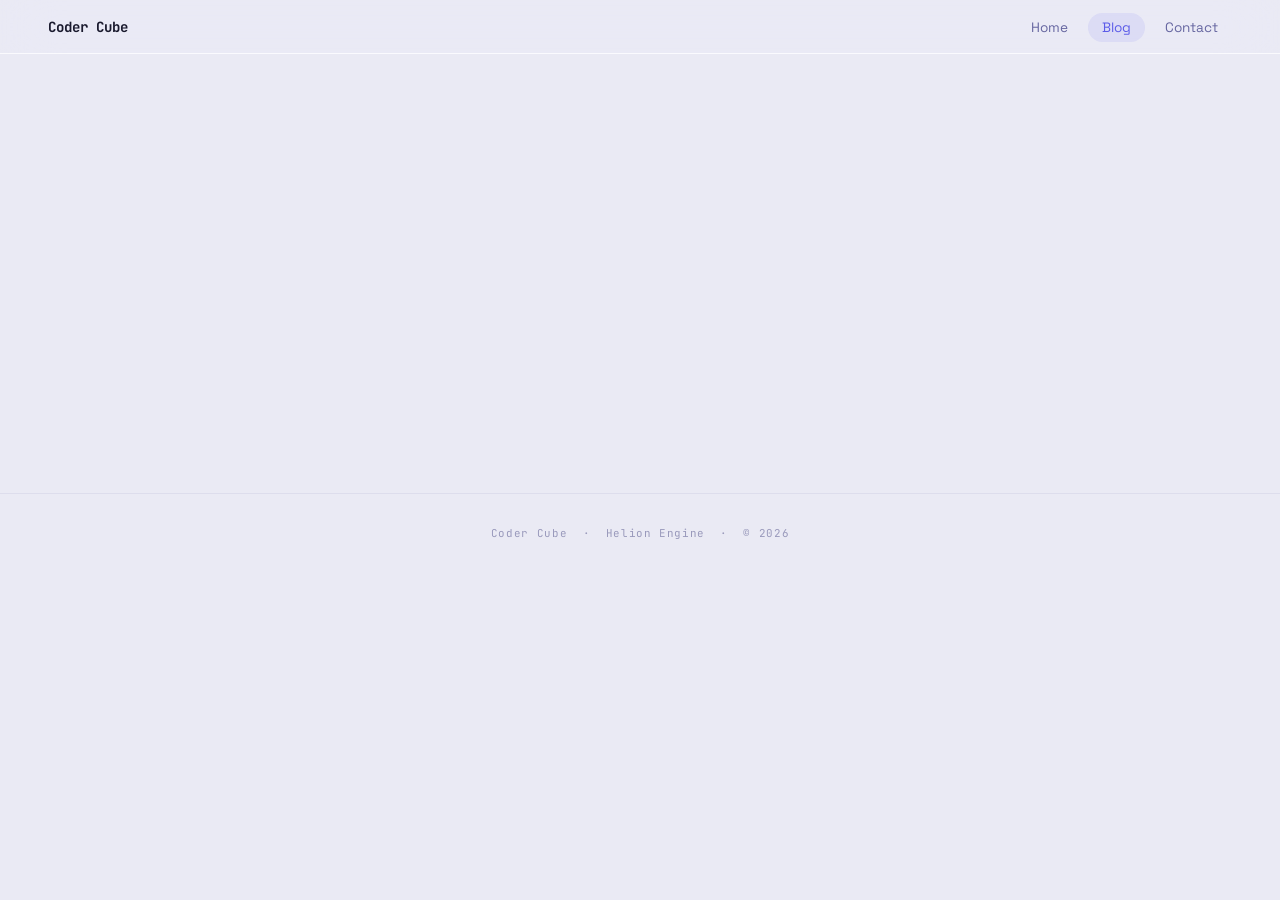
==== blog.html @ 0d335c43 "Add New Blog Post" ====
<!DOCTYPE html>
<html lang="en">
<head>
<meta charset="UTF-8" />
<meta name="viewport" content="width=device-width, initial-scale=1.0" />
<title>Coder Cube - Blog</title>
<link href="https://fonts.googleapis.com/css2?family=Space+Grotesk:wght@300;400;500;600;700&family=JetBrains+Mono:wght@400;500;700&display=swap" rel="stylesheet" />
<link rel="stylesheet" href="site.css" />
<link rel="icon" href="uploads/cube.png" />

<script>
const mediaQuery = window.matchMedia('(prefers-color-scheme: dark)');
function updateTheme() {
  if (mediaQuery.matches) {
    document.documentElement.classList.add('dark');
  } else {
    document.documentElement.classList.remove('dark');
  }
}
updateTheme();
mediaQuery.addEventListener('change', updateTheme);
</script>

<style>
  .blog-hero {
    padding: 10rem 3rem 4rem;
    text-align: center; z-index: 1; position: relative;
    background: var(--bg); transition: background 0.4s;
  }
  .blog-hero h1 { font-size: clamp(2.5rem,5vw,4.5rem); font-weight:700; letter-spacing:-0.04em; margin-bottom:0.6rem; }
  .blog-hero p  { color: var(--mid); font-size:1rem; max-width:440px; margin:0 auto; line-height:1.7; }

  #posts-container {
    max-width: 720px; margin: 0 auto;
    padding: 0 2rem 6rem; display:flex; flex-direction:column; gap:2rem;
    position: relative; z-index:1;
  }

  .post-card {
    background: var(--code-bg);
    border: 1px solid var(--card-border);
    border-radius: 20px;
    box-shadow: var(--nm-out);
    overflow: hidden;
    transition: background 0.4s, box-shadow 0.4s, border-color 0.4s, transform 0.25s;
  }
  .post-card:hover { transform: translateY(-3px); }

  .post-header {
    background: var(--surface);
    padding: 0.6rem 1.2rem;
    border-bottom: 1px solid var(--tab-border);
    display: flex; align-items: center; gap: 0.5rem;
    transition: background 0.4s, border-color 0.4s;
  }
  .post-header-dots { display:flex; gap:5px; margin-right:auto; }
  .post-date {
    font-family: var(--font-mono); font-size:0.7rem; color:var(--dim);
    cursor:default;
  }

  #date-tooltip {
    position: fixed; z-index: 9999; pointer-events: none;
    background: var(--ink); color: var(--bg);
    font-family: var(--font-mono); font-size: 0.68rem;
    padding: 0.3rem 0.75rem; border-radius: 7px;
    white-space: nowrap; opacity: 0;
    transition: opacity 0.15s;
    box-shadow: 0 4px 16px rgba(0,0,0,0.25);
  }
  #date-tooltip::after {
    content: ''; position: absolute; top: 100%; left: 50%;
    transform: translateX(-50%);
    border: 5px solid transparent;
    border-top-color: var(--ink);
  }

  .post-body { padding: 1.8rem 2rem; }
  .post-title { font-size:1.25rem; font-weight:700; letter-spacing:-0.02em; margin-bottom:1rem; }
  .post-text { color:var(--mid); line-height:1.8; font-size:0.95rem; }
  .post-text b  { color:var(--ink); font-weight:600; }
  .post-text i  { font-style:italic; }
  .mono-inline {
    font-family: var(--font-mono); font-style:italic;
    background: rgba(92,92,232,0.09); color:var(--code-kw);
    padding:0.1em 0.4em; border-radius:5px;
    font-size:0.88em;
  }
  html.dark .mono-inline { background: rgba(180,160,255,0.12); }

  .post-slider {
    margin-top: 1.4rem;
    position: relative; border-radius:12px; overflow:hidden;
    background: var(--surface);
  }
  .slider-track { display:flex; transition:transform 0.35s cubic-bezier(0.4,0,0.2,1); }
  .slider-img {
    min-width:100%; max-height:360px; object-fit: contain;
    background: black;
    display:block;
  }
  .slider-btn {
    position:absolute; top:50%; transform:translateY(-50%);
    background: var(--glass-bg); backdrop-filter:blur(12px);
    -webkit-backdrop-filter:blur(12px);
    border:1px solid var(--glass-border);
    box-shadow:0 2px 12px var(--glass-shadow), inset 0 1px 0 var(--glass-shine);
    color:var(--ink); width:36px; height:36px; border-radius:50%;
    display:flex; align-items:center; justify-content:center;
    cursor:pointer; font-size:0.9rem;
    transition:background 0.2s;
    z-index:2;
  }
  .slider-btn:hover { background:var(--glass-hover-bg); }
  .slider-prev { left:10px; }
  .slider-next { right:10px; }
  .slider-dots {
    position:absolute; bottom:8px; left:50%; transform:translateX(-50%);
    display:flex; gap:5px;
  }
  .slider-dot {
    width:6px; height:6px; border-radius:50%;
    background:rgba(255,255,255,0.5); cursor:pointer;
    transition:background 0.2s, transform 0.2s;
  }
  .slider-dot.active { background:#fff; transform:scale(1.3); }

  .blog-empty {
    text-align:center; padding:4rem 2rem;
    color:var(--dim); font-family:var(--font-mono); font-size:0.85rem;
  }
</style>
</head>
<body>

<canvas id="canvas-bg"></canvas>

<nav>
  <a href="index.html" class="nav-logo">Coder Cube</a>
  <div class="nav-right">
    <ul class="nav-links">
      <li><a href="index.html">Home</a></li>
      <li><a href="blog.html" class="active">Blog</a></li>
      <li><a href="contact.html">Contact</a></li>
    </ul>
  </div>
</nav>

<div class="blog-hero reveal">
  <p class="section-eyebrow">Devlog</p>
  <h1>Blog</h1>
  <p>Updates, thoughts, and technical deep-dives on Helion Engine and VR development.</p>
</div>

<div id="posts-container"></div>

<footer>Coder Cube &nbsp;·&nbsp; Helion Engine &nbsp;·&nbsp; © 2026</footer>

<script>
/* ═══════════════════════════════════════════════════════════
   BLOG POSTS
   Fields:
     date:   "M/D/YY"  e.g. "4/25/26"
     title:  string
     body:   string - supports <b>, <i>, <m>text</m>
     images: [] array of image file paths (leave empty if none)
═══════════════════════════════════════════════════════════ */
const BLOG_POSTS = [
  {
    date: "4/26/26",
    title: "Helion Engine - First Devlog",
    body: "This is the first official devlog for <b>Helion Engine</b>. This project started on the first of this year as a question: <i>what if we stopped treating standalone VR hardware as a limitation and started treating it as a design constraint?</i>\n\nThe core idea is to build everything - rendering, audio, physics - with that constraint in mind from <b>day one</b>. Not a desktop engine ported down. Something <b>built for it</b>.\n\nMore technical details coming soon.",
    images: ["uploads/HelionLogo.png"]
  },
  {
    date: "4/27/26",
    title: "Technical Details",
    body: "The engine I'm building aims to push VR forward in a meaningful way.\n\nMany current VR experiences rely on low-detail visuals and minimal design effort. I want to take a different approach.\n\nThe Helion Engine is intended to deliver high-quality visuals, gameplay systems, interactions, and audio. Achieving that will require significant time and effort. At the moment, the project consists of a Unity <m>ScriptableRendererFeature</m> with a moderately capable renderer, along with a method to run it independently of Unity.\n\nMy immediate priority is completing the lighting system. After that, I plan to expand the engine itself, as many of the features I have in mind depend on the ray tracing capabilities used in the renderer. One of the main challenges will be optimizing ray tracing to run efficiently on hardware like the Quest 2, but I can work that out after enough time. I attached images showing what I have so far captured on the Quest 2 at lowest settings.",
    images: ["uploads/1-1.png", "uploads/1-2.png", "uploads/1-3.png", "uploads/1-4.png", "uploads/1-5.png"]
  },
<<<<<<< HEAD
=======
  {
    date: "5/6/26",
    title: "Transitioning Away From Voxels",
    body: "The long wait (for me at least) has finally ended. Voxels have been left behind. \n\nVoxel ray traversal has been <b><i>ditched.</i></b>\n\n My original plan was to use transformation functions to bend the ray to simulate geometry, but I have fully abandoned that. Introducing: SDFs! \n\n (Please be suportive I had to rewrite <b><i>EVERYTHING</i></b> except lighting for this)",
    images: ["uploads/2-1.png"]
  },
>>>>>>> ee693f5 (Add New Blog Post)
];

const MONTHS = ['January','February','March','April','May','June','July','August','September','October','November','December'];

function ordinal(n) {
  const s = ['th','st','nd','rd'];
  const v = n % 100;
  return n + (s[(v-20)%10] || s[v] || s[0]);
}

function compactDate(str) { return str; }

function fullDate(str) {
  const parts = str.split('/');
  const m = parseInt(parts[0]), d = parseInt(parts[1]), y = parseInt(parts[2]);
  const fullYear = y < 100 ? 2000 + y : y;
  return `${MONTHS[m-1]} ${ordinal(d)}, ${fullYear}`;
}

function parseBody(text) {
  // Replace <m>...</m> with styled span, then newlines with <br>
  return text
    .replace(/<m>([\s\S]*?)<\/m>/g, '<span class="mono-inline">$1</span>')
    .replace(/\n/g, '<br>');
}

function buildSlider(images, cardIndex) {
  if (!images || images.length === 0) return '';
  let imgs = images.map(src => `<img class="slider-img" src="${src}" alt="Post image" />`).join('');
  let dots = images.map((_,i) => `<div class="slider-dot${i===0?' active':''}" data-index="${i}"></div>`).join('');
  let prevBtn = images.length > 1 ? `<button class="slider-btn slider-prev" data-card="${cardIndex}">&#8249;</button>` : '';
  let nextBtn = images.length > 1 ? `<button class="slider-btn slider-next" data-card="${cardIndex}">&#8250;</button>` : '';
  let dotsHtml = images.length > 1 ? `<div class="slider-dots" data-card="${cardIndex}">${dots}</div>` : '';
  return `<div class="post-slider" data-slider="${cardIndex}" data-count="${images.length}">
    <div class="slider-track">${imgs}</div>
    ${prevBtn}${nextBtn}${dotsHtml}
  </div>`;
}

function renderPosts() {
  const container = document.getElementById('posts-container');
  if (!BLOG_POSTS.length) {
    container.innerHTML = '<div class="blog-empty">// no posts yet</div>';
    return;
  }

  // Newest first
  const sorted = [...BLOG_POSTS].reverse();

  container.innerHTML = sorted.map((post, i) => `
    <div class="post-card reveal">
      <div class="post-header">
        <div class="post-header-dots">
          <div class="code-dot" style="background:#ff5f57;width:8px;height:8px"></div>
          <div class="code-dot" style="background:#febc2e;width:8px;height:8px"></div>
          <div class="code-dot" style="background:#28c840;width:8px;height:8px"></div>
        </div>
        <div class="post-date" data-fulldate="${fullDate(post.date)}">
          ${post.date}
        </div>
      </div>
      <div class="post-body">
        <div class="post-title">${post.title}</div>
        <div class="post-text">${parseBody(post.body)}</div>
        ${buildSlider(post.images, i)}
      </div>
    </div>
  `).join('');

  // Wire up sliders
  document.querySelectorAll('[data-slider]').forEach(sliderEl => {
    const idx = parseInt(sliderEl.dataset.slider);
    const count = parseInt(sliderEl.dataset.count);
    const track = sliderEl.querySelector('.slider-track');
    const dotsEl = sliderEl.querySelector('.slider-dots');
    let current = 0;

    function goTo(n) {
      current = (n + count) % count;
      track.style.transform = `translateX(-${current * 100}%)`;
      if (dotsEl) {
        dotsEl.querySelectorAll('.slider-dot').forEach((d,i) => d.classList.toggle('active', i===current));
      }
    }

    const prev = sliderEl.querySelector('.slider-prev');
    const next = sliderEl.querySelector('.slider-next');
    if (prev) prev.addEventListener('click', () => goTo(current - 1));
    if (next) next.addEventListener('click', () => goTo(current + 1));
    if (dotsEl) dotsEl.querySelectorAll('.slider-dot').forEach((d,i) => d.addEventListener('click', () => goTo(i)));
  });

  // Reveal new elements
  document.querySelectorAll('.reveal').forEach(r => io.observe(r));
}

// Scroll reveal
const io = new IntersectionObserver(entries => {
  entries.forEach(e => { if(e.isIntersecting){ e.target.classList.add('visible'); io.unobserve(e.target); }});
}, {threshold:0.08});

renderPosts();

//Floating date tooltip
const tooltip = document.createElement('div');
tooltip.id = 'date-tooltip';
document.body.appendChild(tooltip);

document.addEventListener('mouseover', e => {
  const el = e.target.closest('[data-fulldate]');
  if (!el) return;
  tooltip.textContent = el.dataset.fulldate;
  tooltip.style.opacity = '1';
});
document.addEventListener('mousemove', e => {
  const el = e.target.closest('[data-fulldate]');
  if (!el) { tooltip.style.opacity = '0'; return; }
  const r = el.getBoundingClientRect();
  tooltip.style.left = (r.left + r.width / 2 - tooltip.offsetWidth / 2) + 'px';
  tooltip.style.top  = (r.top - tooltip.offsetHeight - 8) + 'px';
});
document.addEventListener('mouseout', e => {
  if (!e.target.closest('[data-fulldate]')) tooltip.style.opacity = '0';
});

const canvas = document.getElementById('canvas-bg');
const ctx = canvas.getContext('2d');
let W, H, pts = [];
function resize(){ W = canvas.width = innerWidth; H = canvas.height = innerHeight; }
resize(); window.addEventListener('resize', resize);
for(let i=0;i<30;i++) pts.push({ x:Math.random()*W, y:Math.random()*H, vx:(Math.random()-.5)*.12, vy:(Math.random()-.5)*.12, r:Math.random()*.9+.3, a:Math.random()*.15+.04 });
(function draw(){
  ctx.clearRect(0,0,W,H);
  pts.forEach(p => {
    ctx.beginPath(); ctx.arc(p.x,p.y,p.r,0,Math.PI*2);
    ctx.fillStyle=`rgba(92,92,232,${p.a})`; ctx.fill();
    p.x+=p.vx; p.y+=p.vy;
    if(p.x<0||p.x>W) p.vx*=-1;
    if(p.y<0||p.y>H) p.vy*=-1;
  });
  requestAnimationFrame(draw);
})();
</script>
</body>
</html>
---- site.css ----
/* ═══════════════════════════════════════════
   site.css — shared styles for all pages
   Coder Cube portfolio
═══════════════════════════════════════════ */

/* ── Variables ── */
:root {
  --bg:      #eaeaf4;
  --bg2:     #f0f0f8;
  --surface: #e4e4ee;
  --code-bg: #f4f4fa;

  --accent:  #5c5ce8;
  --accent2: #b060f0;
  --accentd: #3a3ab8;

  --ink:  #1a1a2e;
  --mid:  #6666a0;
  --dim:  #9999bb;

  --code-str: #0095a8;
  --code-kw:  #7c3aed;
  --code-fn:  #0066cc;
  --code-num: #d97706;
  --code-cmt: #9999bb;
  --code-ln:  #c8c8de;

  --nm-light: rgba(255,255,255,0.88);
  --nm-dark:  rgba(175,175,205,0.55);
  --nm-out:   -5px -5px 14px var(--nm-light), 6px 6px 16px var(--nm-dark);
  --nm-in:    inset 4px 4px 10px var(--nm-dark), inset -3px -3px 8px var(--nm-light);

  --nav-bg:      rgba(234,234,244,0.6);
  --nav-border:  rgba(255,255,255,0.75);
  --divider:     rgba(180,180,210,0.25);
  --card-border: rgba(255,255,255,0.9);
  --tab-border:  rgba(180,180,210,0.25);

  --glass-bg:       rgba(255,255,255,0.28);
  --glass-border:   rgba(255,255,255,0.55);
  --glass-shine:    rgba(255,255,255,0.65);
  --glass-shadow:   rgba(0,0,0,0.09);
  --glass-hover-bg: rgba(255,255,255,0.42);

  --font-head: 'Space Grotesk', sans-serif;
  --font-mono: 'JetBrains Mono', monospace;
  --radius: 18px;
}

html.dark {
  --bg:      #080808;
  --bg2:     #0d0d0d;
  --surface: #111111;
  --code-bg: #0a0a0a;

  --ink:  #f0f0f0;
  --mid:  #888899;
  --dim:  #404050;

  --code-str: #34d4ee;
  --code-kw:  #b79dfa;
  --code-fn:  #70b5fa;
  --code-num: #fb923c;
  --code-cmt: #444455;
  --code-ln:  #252530;

  --nm-light: rgba(255,255,255,0.03);
  --nm-dark:  rgba(0,0,0,0.7);
  --nm-out:   -4px -4px 12px var(--nm-light), 5px 5px 16px var(--nm-dark);
  --nm-in:    inset 3px 3px 8px var(--nm-dark), inset -2px -2px 6px var(--nm-light);

  --nav-bg:      rgba(8,8,8,0.85);
  --nav-border:  rgba(255,255,255,0.06);
  --divider:     rgba(255,255,255,0.05);
  --card-border: rgba(255,255,255,0.06);
  --tab-border:  rgba(255,255,255,0.06);

  --glass-bg:       rgba(255,255,255,0.06);
  --glass-border:   rgba(255,255,255,0.13);
  --glass-shine:    rgba(255,255,255,0.06);
  --glass-shadow:   rgba(0,0,0,0.6);
  --glass-hover-bg: rgba(255,255,255,0.11);
}

/* ── Reset ── */
*, *::before, *::after { box-sizing: border-box; margin: 0; padding: 0; }
html { scroll-behavior: smooth; }
body {
  background: var(--bg);
  color: var(--ink);
  font-family: var(--font-head);
  overflow-x: hidden;
  transition: background 0.4s ease, color 0.4s ease;
  min-height: 100vh;
}

/* ── NAV ── */
nav {
  position: fixed; top: 0; left: 0; right: 0; z-index: 100;
  display: flex; align-items: center; justify-content: space-between;
  padding: 1rem 3rem;
  background: var(--nav-bg);
  backdrop-filter: blur(28px) saturate(180%);
  -webkit-backdrop-filter: blur(28px) saturate(180%);
  border-bottom: 1px solid var(--nav-border);
  transition: background 0.4s, border-color 0.4s;
}
.nav-logo {
  font-family: var(--font-mono); font-size: 0.88rem;
  color: var(--ink); text-decoration: none; font-weight: 700;
  display: flex; align-items: center; gap: 0.55rem;
  transition: color 0.2s;
}
.nav-logo:hover { color: var(--accent); }
.nav-logo-badge {
  background: var(--accent); color: #fff;
  font-size: 0.6rem; padding: 0.15rem 0.5rem;
  border-radius: 4px; font-weight: 500; letter-spacing: 0.06em;
}
.nav-right { display: flex; align-items: center; gap: 1.5rem; }
.nav-links { display: flex; gap: 0.3rem; list-style: none; }
.nav-links a {
  color: var(--mid); text-decoration: none; font-size: 0.85rem;
  padding: 0.4rem 0.9rem; border-radius: 20px;
  transition: color 0.2s, background 0.2s;
}
.nav-links a:hover { color: var(--accent); background: rgba(92,92,232,0.07); }
.nav-links a.active { color: var(--accent); background: rgba(92,92,232,0.1); }

/* Theme toggle */
.theme-toggle {
  width: 38px; height: 38px; border-radius: 50%;
  background: var(--glass-bg);
  backdrop-filter: blur(12px);
  -webkit-backdrop-filter: blur(12px);
  border: 1px solid var(--glass-border);
  box-shadow: 0 2px 8px var(--glass-shadow), inset 0 1px 0 var(--glass-shine);
  display: flex; align-items: center; justify-content: center;
  cursor: pointer; position: relative; overflow: hidden;
  transition: background 0.2s, box-shadow 0.2s;
  flex-shrink: 0;
}
.theme-toggle:hover { background: var(--glass-hover-bg); }
.theme-toggle:active { box-shadow: inset 0 2px 6px rgba(0,0,0,0.15); }
.toggle-icon {
  position: absolute; width: 18px; height: 18px;
  transition: transform 0.45s cubic-bezier(0.34,1.56,0.64,1), opacity 0.3s;
  stroke: var(--mid);
}
.icon-sun  { opacity: 1; transform: rotate(0deg) scale(1); }
.icon-moon { opacity: 0; transform: rotate(-90deg) scale(0.5); }
html.dark .icon-sun  { opacity: 0; transform: rotate(90deg) scale(0.5); }
html.dark .icon-moon { opacity: 1; transform: rotate(0deg) scale(1); }

/* ── GLASS BUTTONS ── */
.btn {
  display: inline-flex; align-items: center; gap: 0.5rem;
  padding: 0.65rem 1.5rem; border-radius: 50px;
  font-family: var(--font-mono); font-size: 0.78rem;
  letter-spacing: 0.05em; text-decoration: none;
  cursor: pointer; user-select: none;
  /* layered gradient: bright top edge → semi-transparent body */
  background:
    linear-gradient(
      160deg,
      rgba(255,255,255,0.55) 0%,
      rgba(255,255,255,0.18) 40%,
      rgba(255,255,255,0.10) 100%
    );
  backdrop-filter: blur(28px) saturate(200%);
  -webkit-backdrop-filter: blur(28px) saturate(200%);
  border: 1px solid rgba(255,255,255,0.65);
  box-shadow:
    0 2px 18px rgba(0,0,0,0.10),
    0 1px 4px rgba(0,0,0,0.07),
    inset 0 1.5px 0 rgba(255,255,255,0.90),
    inset 0 -1px 0 rgba(0,0,0,0.06),
    inset 1px 0 0 rgba(255,255,255,0.35),
    inset -1px 0 0 rgba(255,255,255,0.35);
  color: var(--mid);
  transition: background 0.22s ease, box-shadow 0.22s ease,
              color 0.2s ease, transform 0.15s ease, border-color 0.2s ease;
  white-space: nowrap;
  position: relative; overflow: hidden;
}
/* subtle inner sheen overlay */
.btn::before {
  content: '';
  position: absolute; inset: 0;
  border-radius: inherit;
  background: linear-gradient(180deg, rgba(255,255,255,0.22) 0%, transparent 60%);
  pointer-events: none;
}
.btn:hover {
  background:
    linear-gradient(
      160deg,
      rgba(255,255,255,0.70) 0%,
      rgba(255,255,255,0.28) 40%,
      rgba(255,255,255,0.16) 100%
    );
  box-shadow:
    0 6px 28px rgba(0,0,0,0.13),
    0 2px 6px rgba(0,0,0,0.08),
    inset 0 1.5px 0 rgba(255,255,255,0.95),
    inset 0 -1px 0 rgba(0,0,0,0.06),
    inset 1px 0 0 rgba(255,255,255,0.4),
    inset -1px 0 0 rgba(255,255,255,0.4);
  transform: translateY(-1px);
  color: var(--ink);
}
.btn:active {
  transform: translateY(0);
  box-shadow:
    0 1px 4px rgba(0,0,0,0.10),
    inset 0 2px 8px rgba(0,0,0,0.10),
    inset 0 1px 0 rgba(255,255,255,0.6);
}

/* Dark mode glass */
html.dark .btn {
  background:
    linear-gradient(
      160deg,
      rgba(255,255,255,0.14) 0%,
      rgba(255,255,255,0.06) 50%,
      rgba(255,255,255,0.03) 100%
    );
  border-color: rgba(255,255,255,0.16);
  box-shadow:
    0 2px 20px rgba(0,0,0,0.55),
    0 1px 4px rgba(0,0,0,0.4),
    inset 0 1.5px 0 rgba(255,255,255,0.14),
    inset 0 -1px 0 rgba(0,0,0,0.3);
}
html.dark .btn::before {
  background: linear-gradient(180deg, rgba(255,255,255,0.07) 0%, transparent 60%);
}
html.dark .btn:hover {
  background:
    linear-gradient(
      160deg,
      rgba(255,255,255,0.20) 0%,
      rgba(255,255,255,0.10) 50%,
      rgba(255,255,255,0.05) 100%
    );
  box-shadow:
    0 6px 32px rgba(0,0,0,0.6),
    0 2px 8px rgba(0,0,0,0.45),
    inset 0 1.5px 0 rgba(255,255,255,0.18),
    inset 0 -1px 0 rgba(0,0,0,0.3);
  color: var(--ink);
}
html.dark .btn:active {
  box-shadow:
    0 1px 4px rgba(0,0,0,0.5),
    inset 0 2px 10px rgba(0,0,0,0.4),
    inset 0 1px 0 rgba(255,255,255,0.08);
}

/* Platform-specific hover colors */
.btn-email:hover   { background: linear-gradient(160deg,rgba(255,255,255,0.7) 0%,rgba(80,80,100,0.12) 100%);  border-color: rgba(80,80,100,0.25);  color: var(--ink); }
.btn-discord:hover   { background: linear-gradient(160deg,rgba(255,255,255,0.7) 0%,rgba(92,92,232,0.15) 100%);  border-color: rgba(92,92,232,0.35);  color: var(--accent); }
.btn-youtube:hover { background: linear-gradient(160deg,rgba(255,255,255,0.7) 0%,rgba(255,50,50,0.12) 100%);  border-color: rgba(255,50,50,0.3);   color: #c40000; }
.btn-github:hover  { background: linear-gradient(160deg,rgba(255,255,255,0.7) 0%,rgba(80,80,100,0.12) 100%);  border-color: rgba(80,80,100,0.25);  color: var(--ink); }

html.dark .btn-email:hover   { background: linear-gradient(160deg,rgba(255,255,255,0.14) 0%,rgba(210,210,230,0.14) 100%); border-color: rgba(210,210,230,0.25); color: #ddd; }
html.dark .btn-discord:hover   { background: linear-gradient(160deg,rgba(255,255,255,0.14) 0%,rgba(130,130,255,0.22) 100%); border-color: rgba(130,130,255,0.35); color: #b0b0ff; }
html.dark .btn-youtube:hover { background: linear-gradient(160deg,rgba(255,255,255,0.14) 0%,rgba(255,60,60,0.22) 100%);   border-color: rgba(255,80,80,0.35);   color: #ff7070; }
html.dark .btn-github:hover  { background: linear-gradient(160deg,rgba(255,255,255,0.14) 0%,rgba(210,210,230,0.14) 100%); border-color: rgba(210,210,230,0.25); color: #ddd; }

/* ── LAYOUT ── */
.container { max-width: 1060px; margin: 0 auto; }
section { position: relative; z-index: 1; padding: 7rem 3rem; }
.divider { height: 1px; background: var(--divider); border: none; transition: background 0.4s; }

.section-eyebrow {
  font-family: var(--font-mono); font-size: 0.7rem;
  color: var(--accent); letter-spacing: 0.25em; text-transform: uppercase;
  margin-bottom: 0.7rem;
}
.section-title {
  font-size: clamp(1.8rem, 3.5vw, 2.8rem); font-weight: 700;
  letter-spacing: -0.03em; line-height: 1.15; margin-bottom: 1rem;
}

/* ── REVEAL (fade + blur + slide) ── */
.reveal {
  opacity: 0;
  transform: translateY(22px);
  transition: opacity .8s ease, transform .8s ease;
}

/* apply blur to children instead of the container */
.reveal > * {
  filter: blur(6px);
  transition: filter .8s ease;
}

.reveal.visible {
  opacity: 1;
  transform: none;
}

.reveal.visible > * {
  filter: blur(0);
}

/* ── CODE TOKENS ── */
.kw  { color: var(--code-kw); }
.fn  { color: var(--code-fn); }
.str { color: var(--code-str); }
.num { color: var(--code-num); }
.cmt { color: var(--code-cmt); font-style: italic; }
.pun { color: var(--mid); }
.ln  { min-width: 2.8rem; text-align: right; padding-right: 1.2rem;
       color: var(--code-ln); font-size: 0.72rem; user-select: none; }
.code-line { display: flex; align-items: baseline; padding: 0 1.2rem 0 0; }
.code-body {
  padding: 1.2rem 0; font-family: var(--font-mono);
  font-size: 0.82rem; line-height: 1.8;
}

/* Code titlebar pattern */
.code-titlebar {
  background: var(--surface); padding: 0.55rem 1rem;
  display: flex; align-items: center; gap: 0.5rem;
  border-bottom: 1px solid var(--tab-border);
  transition: background 0.4s, border-color 0.4s;
}
.code-dot { width: 10px; height: 10px; border-radius: 50%; }
.code-filename {
  font-family: var(--font-mono); font-size: 0.7rem;
  color: var(--dim); margin-left: 0.4rem; letter-spacing: 0.03em;
}

/* ── FOOTER ── */
footer {
  text-align: center; padding: 2rem;
  border-top: 1px solid var(--divider);
  font-family: var(--font-mono); font-size: 0.68rem; color: var(--dim);
  background: var(--bg); letter-spacing: 0.06em;
  transition: background 0.4s, border-color 0.4s;
}

/* ── CANVAS ── */
#canvas-bg { position: fixed; inset: 0; z-index: 0; pointer-events: none; opacity: 0.45; }

/* ── MOBILE ── */
@media (max-width: 768px) {
  nav { padding: 0.9rem 1.4rem; }
  .nav-links li:not(:last-child) { display: none; }
  section { padding: 5rem 1.4rem; }
}
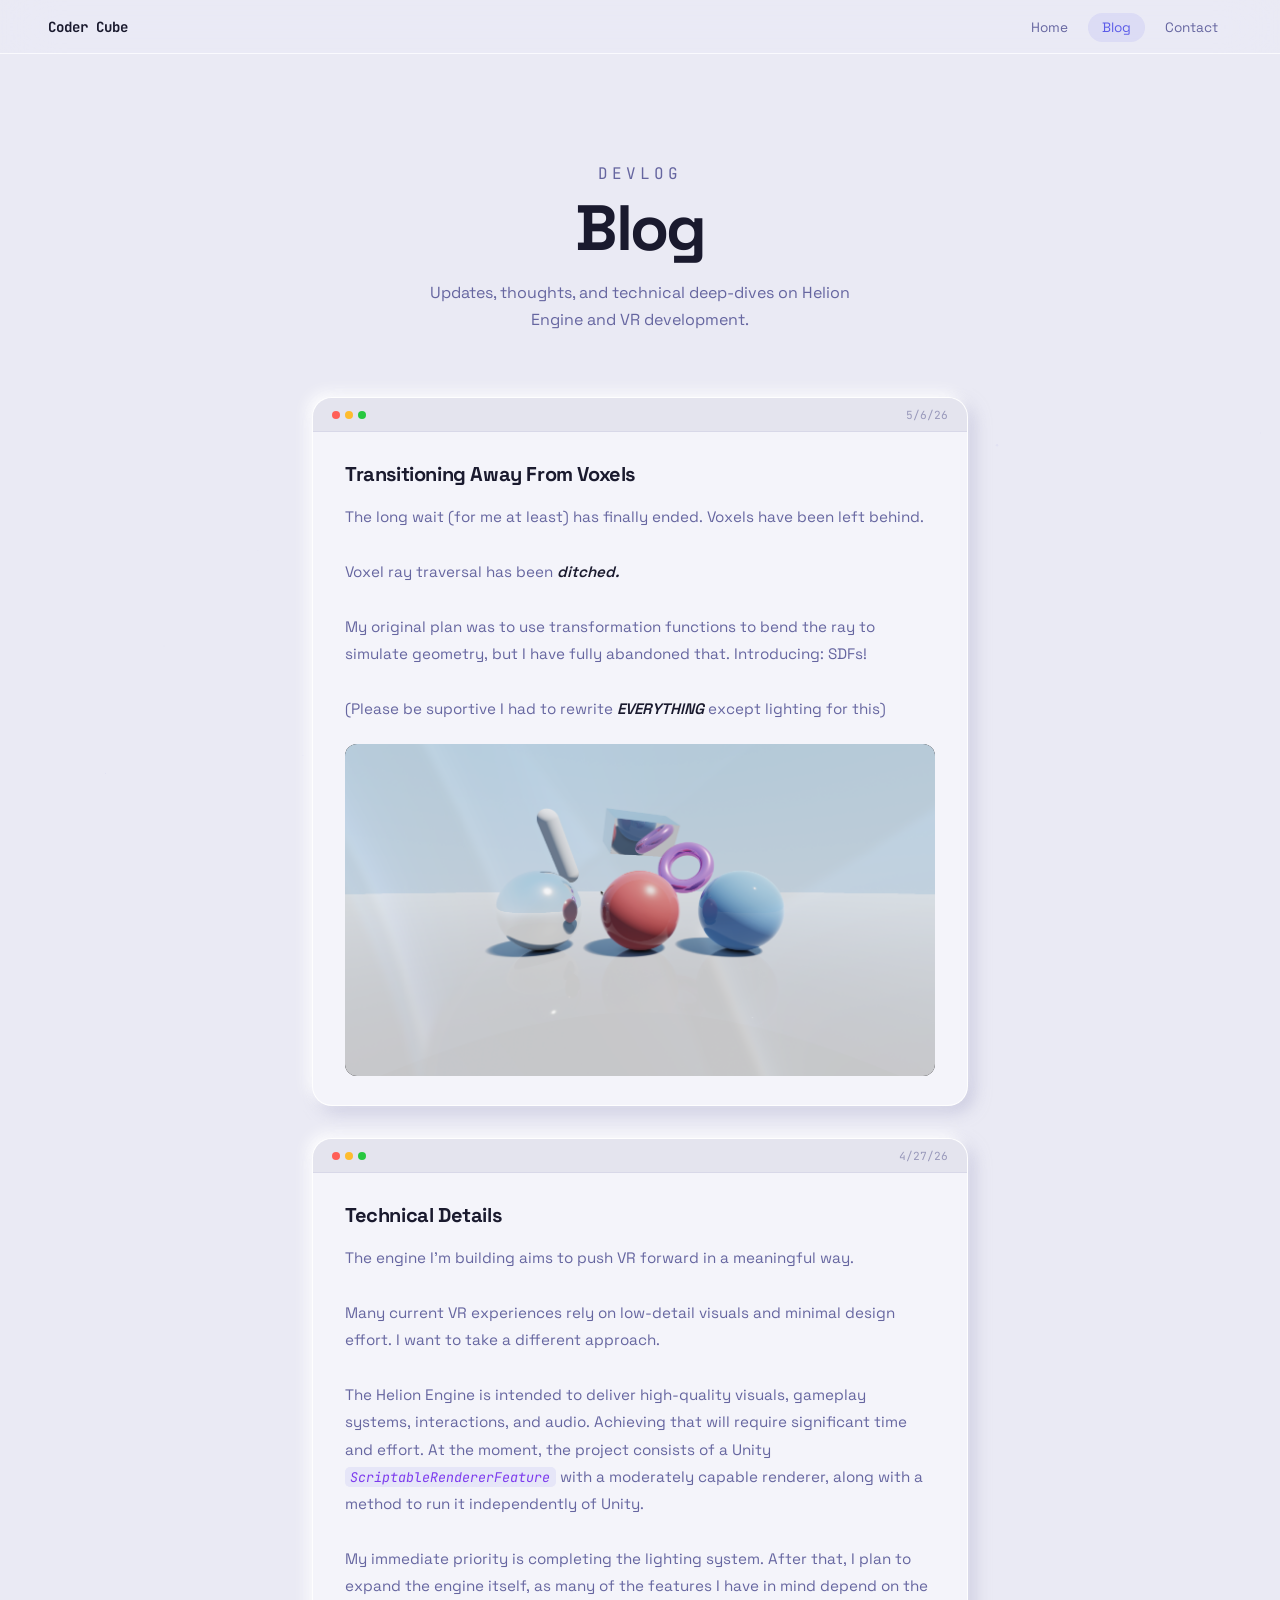
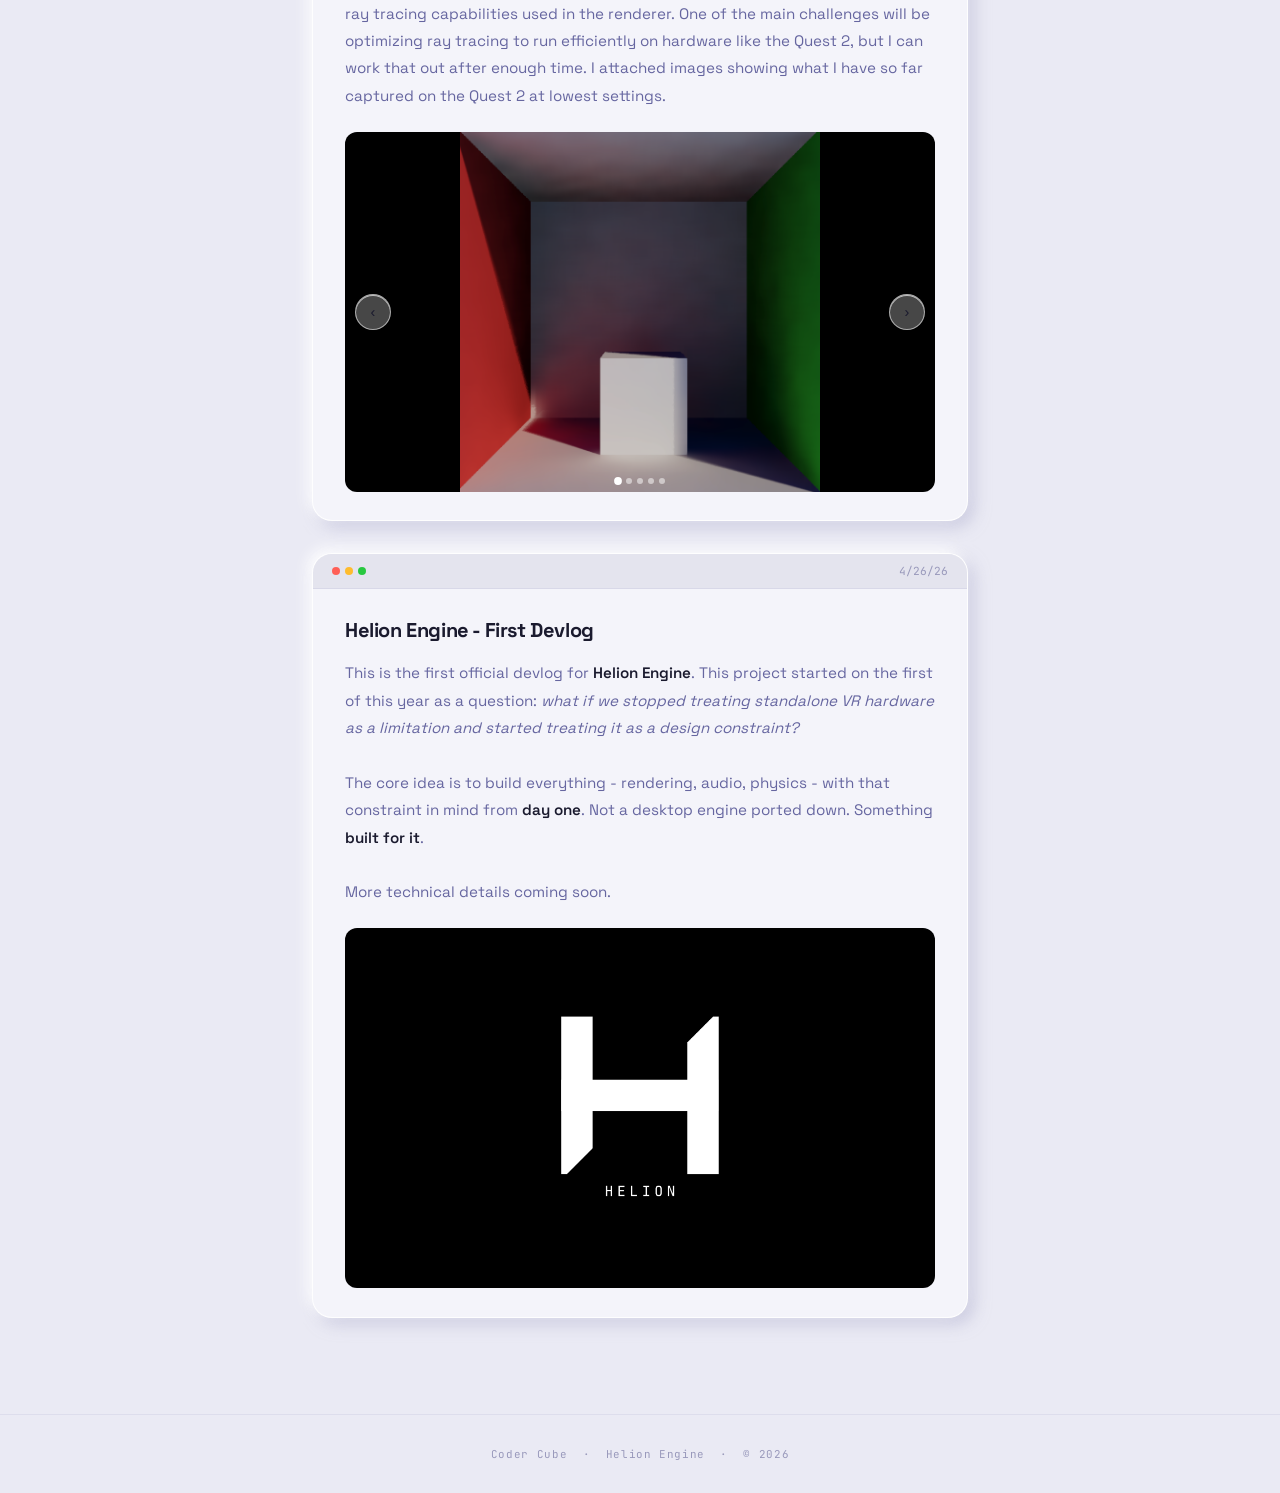
==== commit b1a8ca0c: "Add New Blog Post" ====
--- a/blog.html
+++ b/blog.html
@@ -178,15 +178,12 @@
     body: "The engine I'm building aims to push VR forward in a meaningful way.\n\nMany current VR experiences rely on low-detail visuals and minimal design effort. I want to take a different approach.\n\nThe Helion Engine is intended to deliver high-quality visuals, gameplay systems, interactions, and audio. Achieving that will require significant time and effort. At the moment, the project consists of a Unity <m>ScriptableRendererFeature</m> with a moderately capable renderer, along with a method to run it independently of Unity.\n\nMy immediate priority is completing the lighting system. After that, I plan to expand the engine itself, as many of the features I have in mind depend on the ray tracing capabilities used in the renderer. One of the main challenges will be optimizing ray tracing to run efficiently on hardware like the Quest 2, but I can work that out after enough time. I attached images showing what I have so far captured on the Quest 2 at lowest settings.",
     images: ["uploads/1-1.png", "uploads/1-2.png", "uploads/1-3.png", "uploads/1-4.png", "uploads/1-5.png"]
   },
-<<<<<<< HEAD
-=======
   {
     date: "5/6/26",
     title: "Transitioning Away From Voxels",
     body: "The long wait (for me at least) has finally ended. Voxels have been left behind. \n\nVoxel ray traversal has been <b><i>ditched.</i></b>\n\n My original plan was to use transformation functions to bend the ray to simulate geometry, but I have fully abandoned that. Introducing: SDFs! \n\n (Please be suportive I had to rewrite <b><i>EVERYTHING</i></b> except lighting for this)",
     images: ["uploads/2-1.png"]
   },
->>>>>>> ee693f5 (Add New Blog Post)
 ];
 
 const MONTHS = ['January','February','March','April','May','June','July','August','September','October','November','December'];
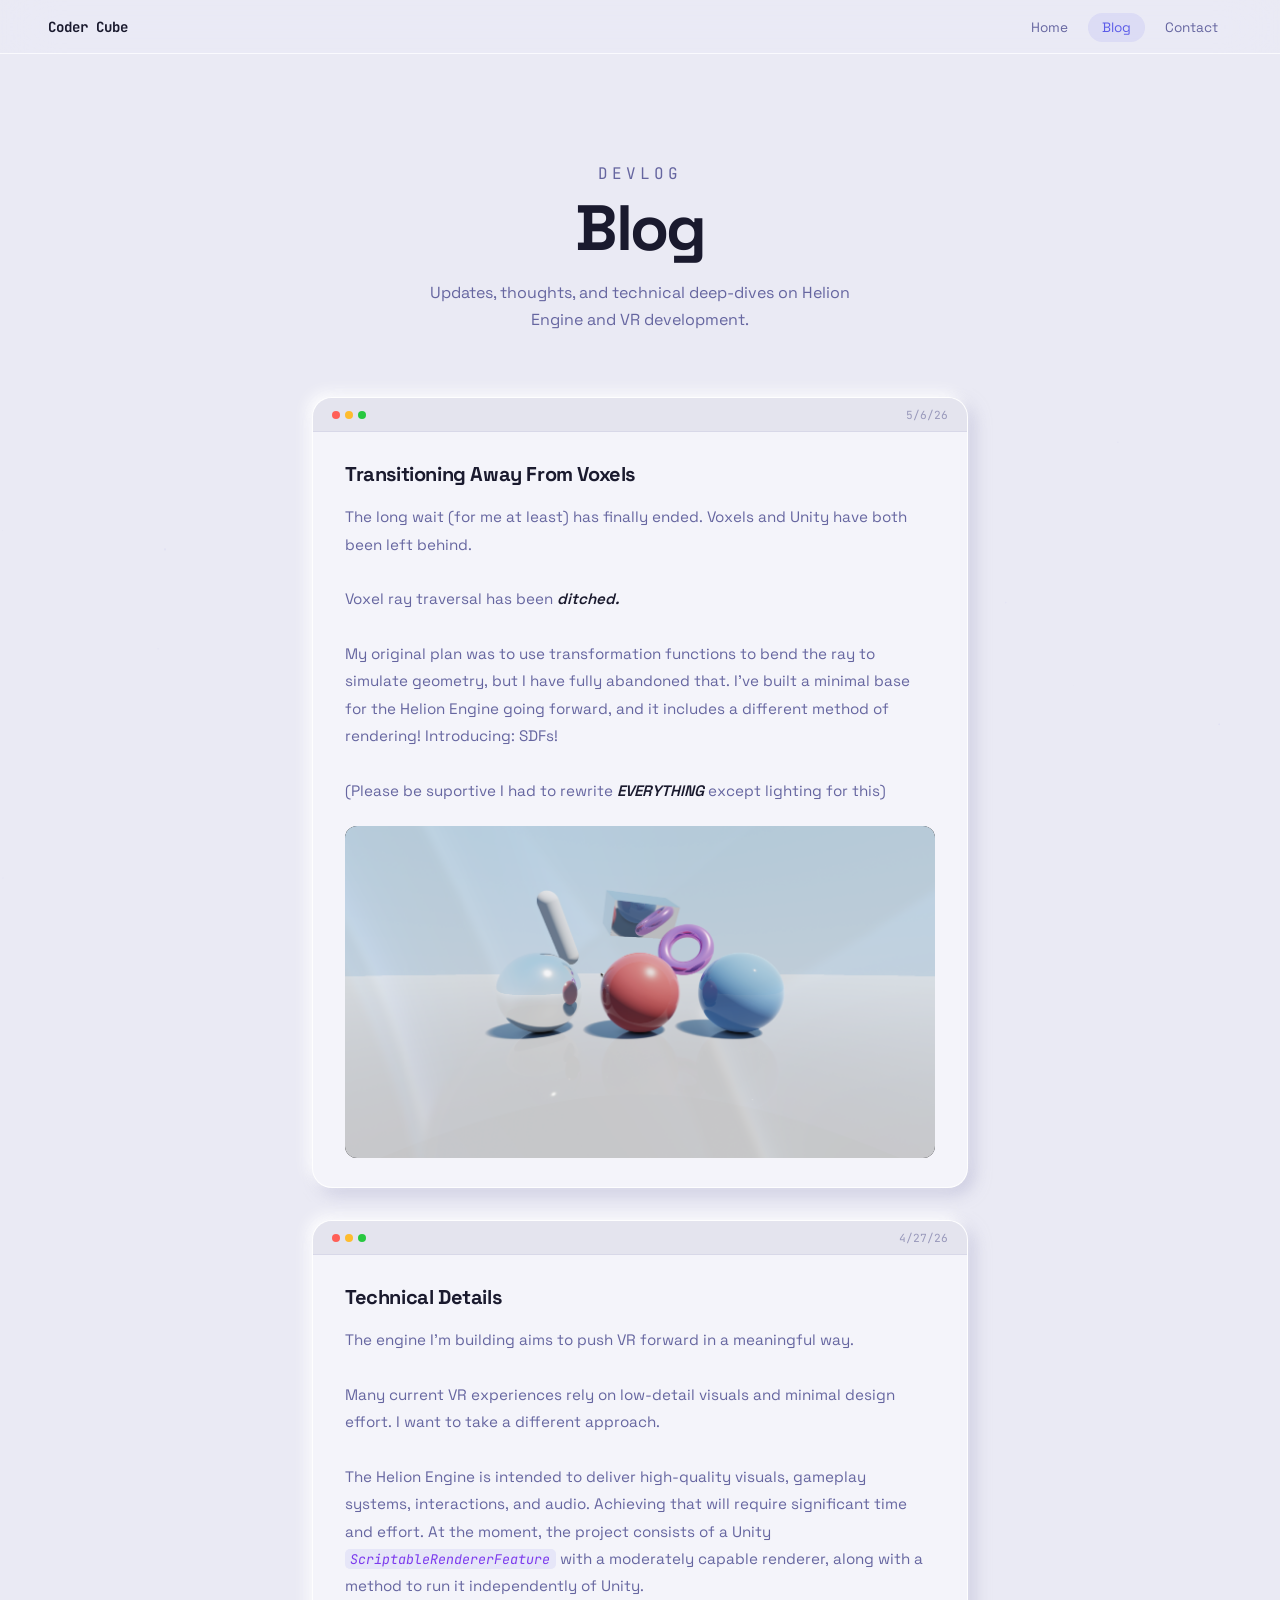
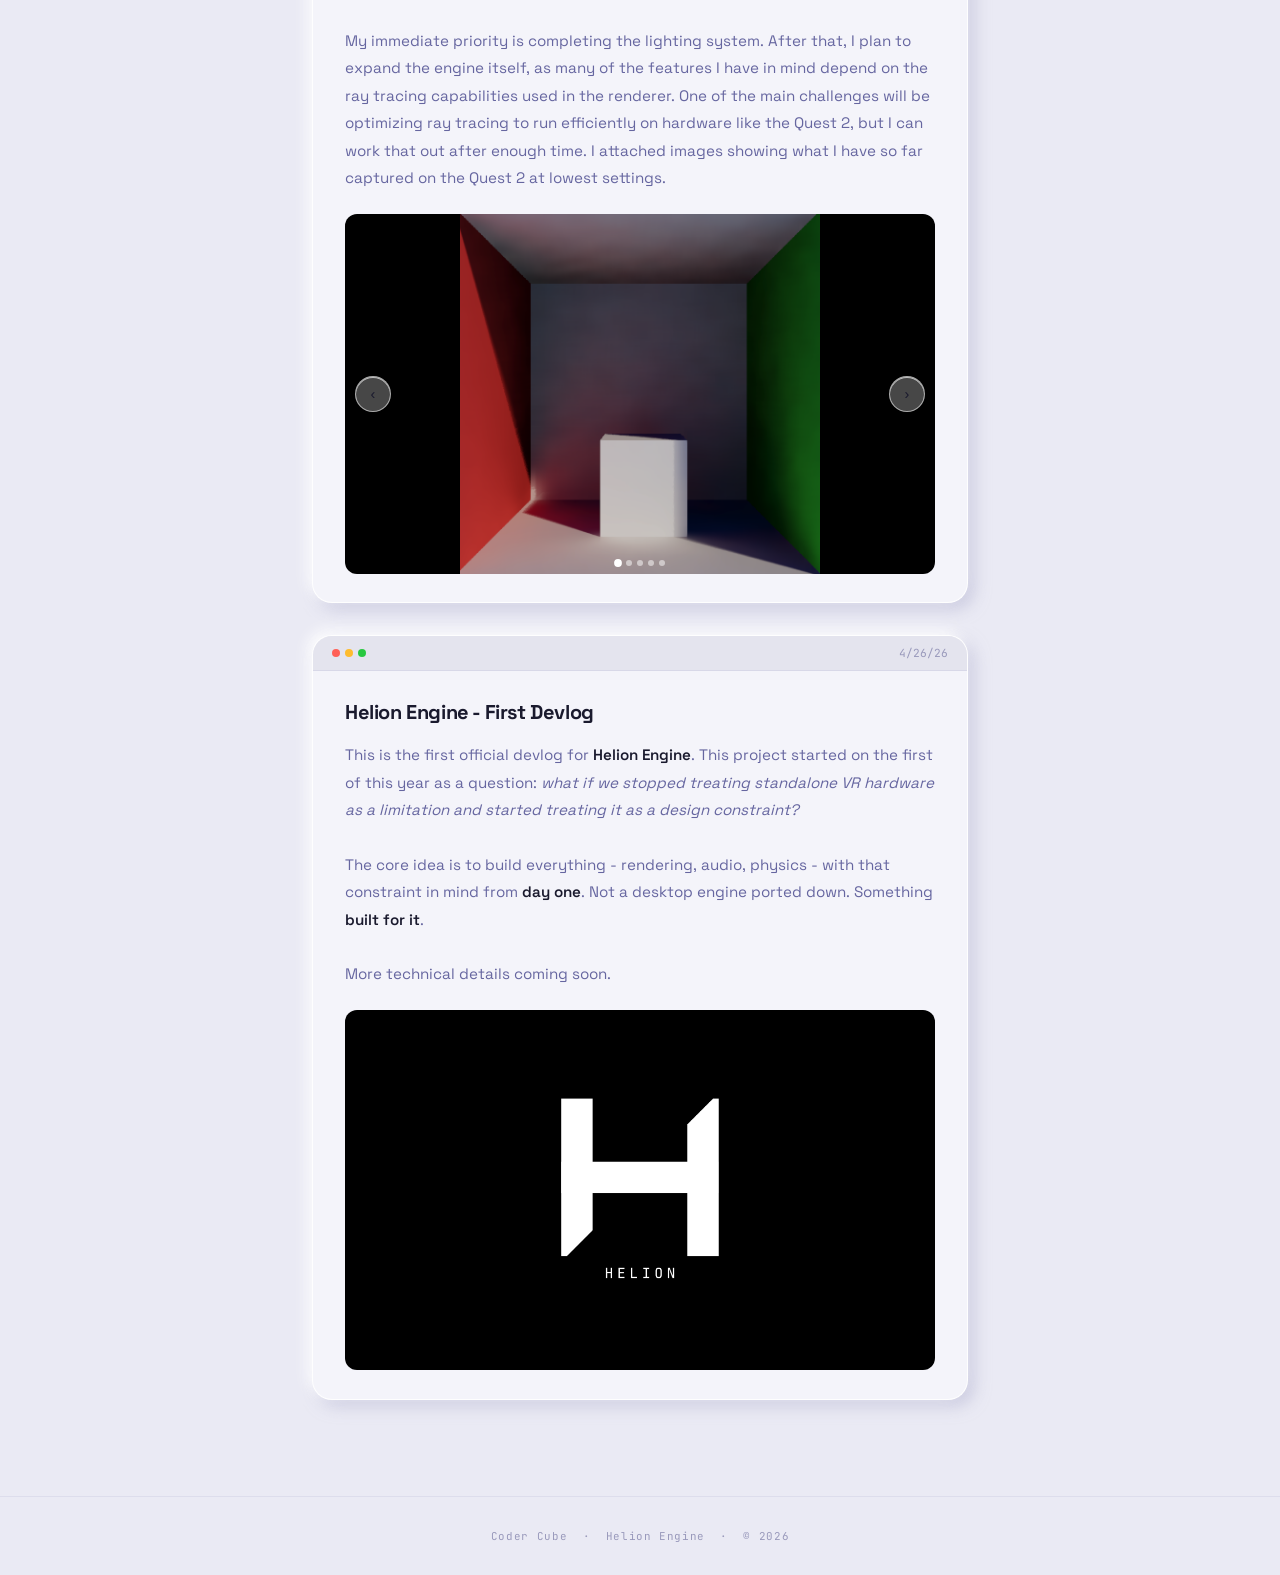
==== commit 0c194b3c: "Add Engine Details to New Post" ====
--- a/blog.html
+++ b/blog.html
@@ -181,7 +181,7 @@
   {
     date: "5/6/26",
     title: "Transitioning Away From Voxels",
-    body: "The long wait (for me at least) has finally ended. Voxels have been left behind. \n\nVoxel ray traversal has been <b><i>ditched.</i></b>\n\n My original plan was to use transformation functions to bend the ray to simulate geometry, but I have fully abandoned that. Introducing: SDFs! \n\n (Please be suportive I had to rewrite <b><i>EVERYTHING</i></b> except lighting for this)",
+    body: "The long wait (for me at least) has finally ended. Voxels and Unity have both been left behind. \n\nVoxel ray traversal has been <b><i>ditched.</i></b>\n\n My original plan was to use transformation functions to bend the ray to simulate geometry, but I have fully abandoned that. I've built a minimal base for the Helion Engine going forward, and it includes a different method of rendering! Introducing: SDFs! \n\n (Please be suportive I had to rewrite <b><i>EVERYTHING</i></b> except lighting for this)",
     images: ["uploads/2-1.png"]
   },
 ];
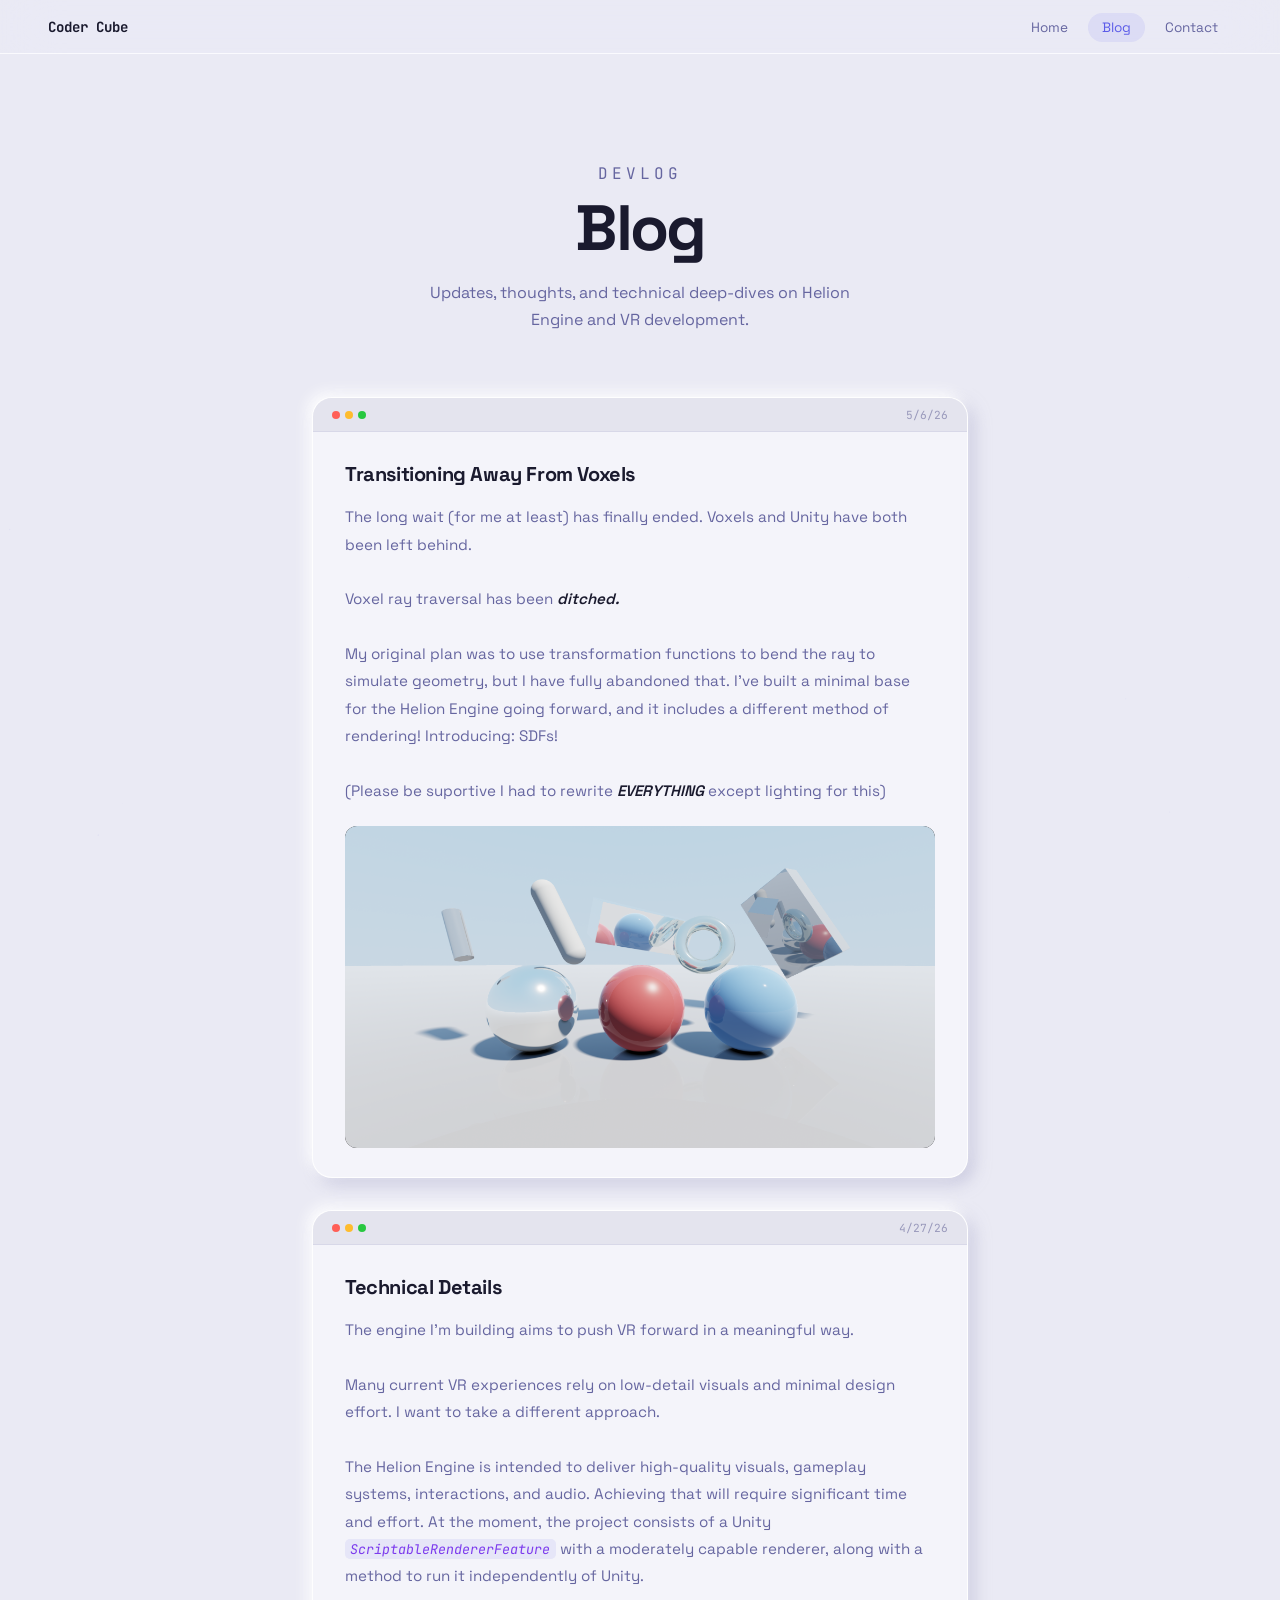
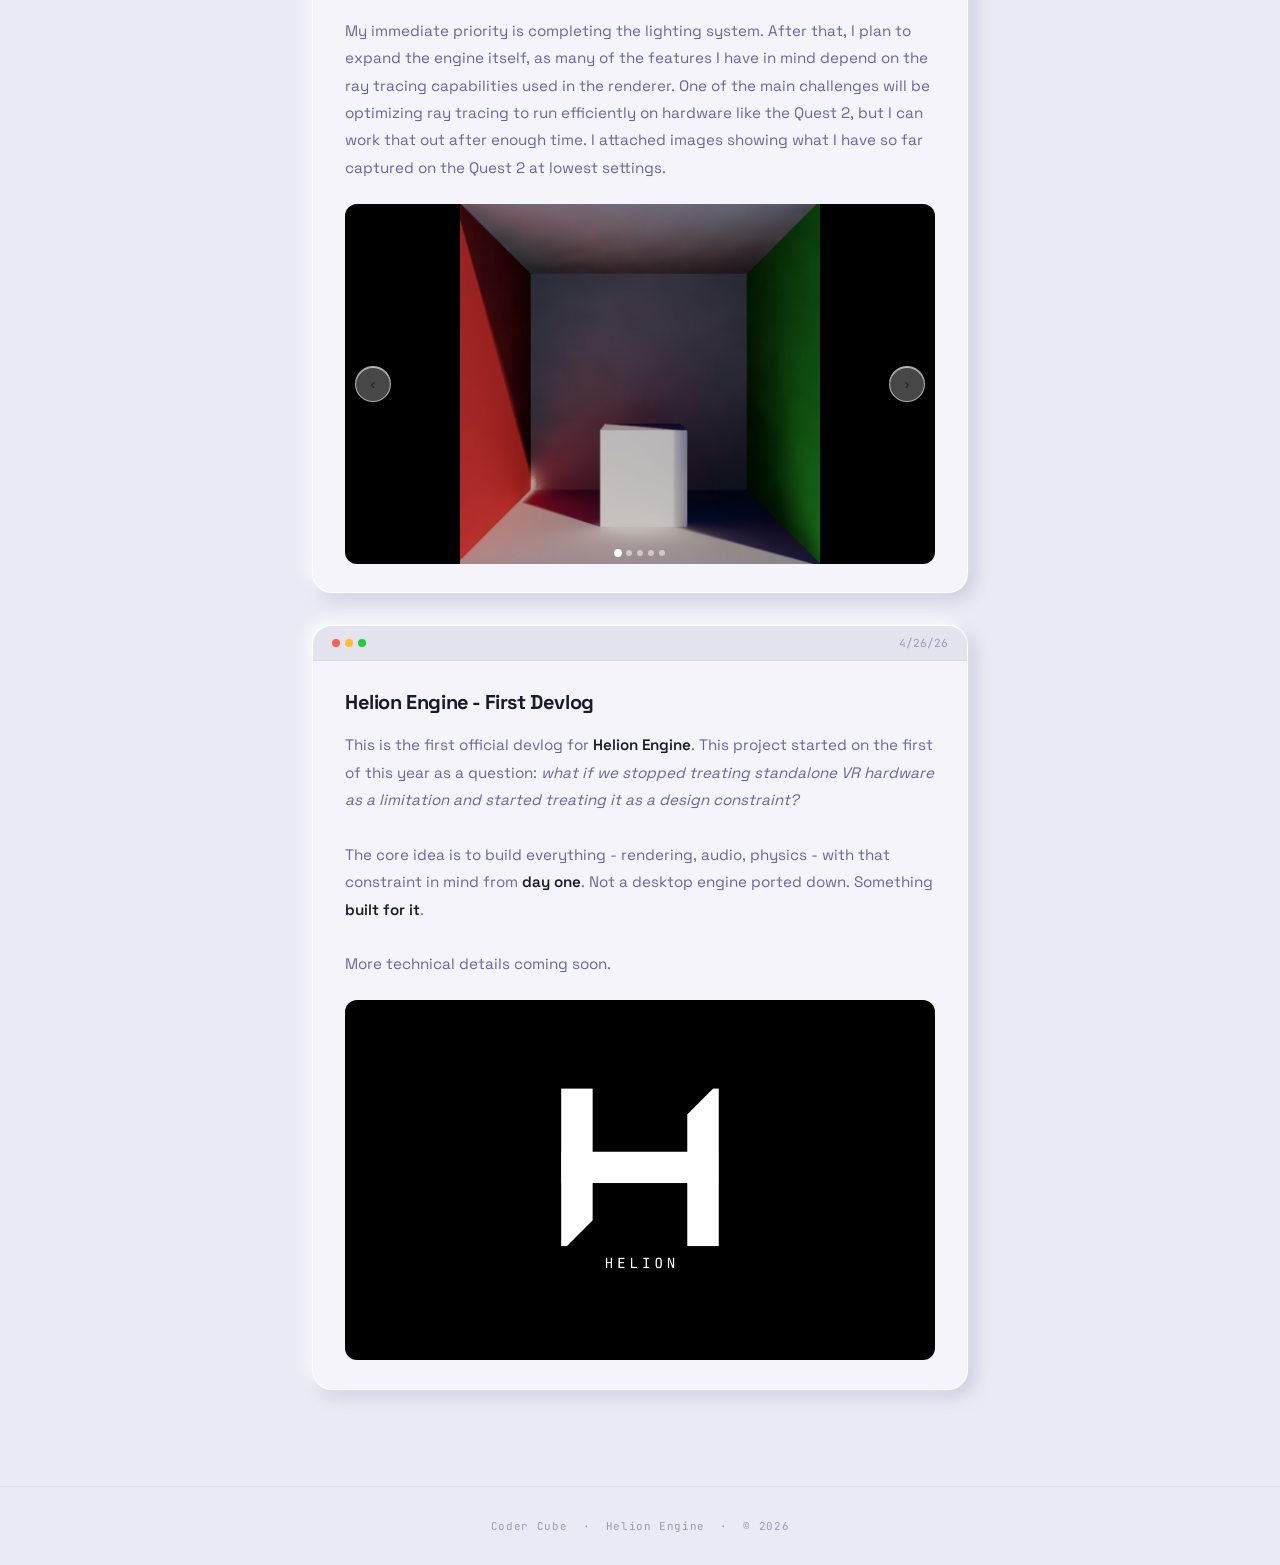
==== commit 8c3b6f1a: "Add mobile menu" ====
--- a/blog.html
+++ b/blog.html
@@ -138,6 +138,17 @@
 <nav>
   <a href="index.html" class="nav-logo">Coder Cube</a>
   <div class="nav-right">
+    <svg class="ham hamRotate ham1" viewBox="0 0 100 100" width="30" onclick="document.querySelector('nav').classList.toggle('mobile-open'); this.classList.toggle('active')">
+      <path
+            class="line top"
+            d="m 30,33 h 40 c 0,0 9.044436,-0.654587 9.044436,-8.508902 0,-7.854315 -8.024349,-11.958003 -14.89975,-10.85914 -6.875401,1.098863 -13.637059,4.171617 -13.637059,16.368042 v 40" />
+      <path
+            class="line middle"
+            d="m 30,50 h 40" />
+      <path
+            class="line bottom"
+            d="m 30,67 h 40 c 12.796276,0 15.357889,-11.717785 15.357889,-26.851538 0,-15.133752 -4.786586,-27.274118 -16.667516,-27.274118 -11.88093,0 -18.499247,6.994427 -18.435284,17.125656 l 0.252538,40" />
+    </svg>
     <ul class="nav-links">
       <li><a href="index.html">Home</a></li>
       <li><a href="blog.html" class="active">Blog</a></li>
--- a/site.css
+++ b/site.css
@@ -123,9 +123,48 @@
   color: var(--mid); text-decoration: none; font-size: 0.85rem;
   padding: 0.4rem 0.9rem; border-radius: 20px;
   transition: color 0.2s, background 0.2s;
+  position: relative;
 }
 .nav-links a:hover { color: var(--accent); background: rgba(92,92,232,0.07); }
 .nav-links a.active { color: var(--accent); background: rgba(92,92,232,0.1); }
+
+/* Hamburger menu */
+.ham {
+  cursor: pointer;
+  -webkit-tap-highlight-color: transparent;
+  transition: transform 400ms;
+  -moz-user-select: none;
+  -webkit-user-select: none;
+  -ms-user-select: none;
+  user-select: none;
+  display: none; /* hidden on desktop */
+}
+.hamRotate.active {
+  transform: rotate(45deg);
+}
+.hamRotate180.active {
+  transform: rotate(180deg);
+}
+.line {
+  fill:none;
+  transition: stroke-dasharray 400ms, stroke-dashoffset 400ms;
+  stroke: var(--ink);
+  stroke-width:5.5;
+  stroke-linecap:round;
+}
+html.dark .line { stroke: var(--ink); } /* already var(--ink) */
+.ham1 .top {
+  stroke-dasharray: 40 139;
+}
+.ham1 .bottom {
+  stroke-dasharray: 40 180;
+}
+.ham1.active .top {
+  stroke-dashoffset: -98px;
+}
+.ham1.active .bottom {
+  stroke-dashoffset: -138px;
+}
 
 /* Theme toggle */
 .theme-toggle {
@@ -349,6 +388,26 @@
 /* ── MOBILE ── */
 @media (max-width: 768px) {
   nav { padding: 0.9rem 1.4rem; }
-  .nav-links li:not(:last-child) { display: none; }
+  .ham { display: block; position: absolute; right: 1.4rem; top: 50%; transform: translateY(-50%); }
+  .nav-links { display: none; }
+  nav.mobile-open .nav-links {
+    display: flex;
+    flex-direction: column;
+    position: absolute;
+    top: 100%;
+    left: 0;
+    right: 0;
+    background: var(--nav-bg);
+    backdrop-filter: blur(28px) saturate(180%);
+    -webkit-backdrop-filter: blur(28px) saturate(180%);
+    border-bottom: 1px solid var(--nav-border);
+    padding: 0.8rem;
+    gap: 0.9rem;
+    align-items: flex-end;
+  }
+  nav.mobile-open .nav-links a {
+    padding: 0.6rem 1rem;
+    border-radius: 12px;
+  }
   section { padding: 5rem 1.4rem; }
 }
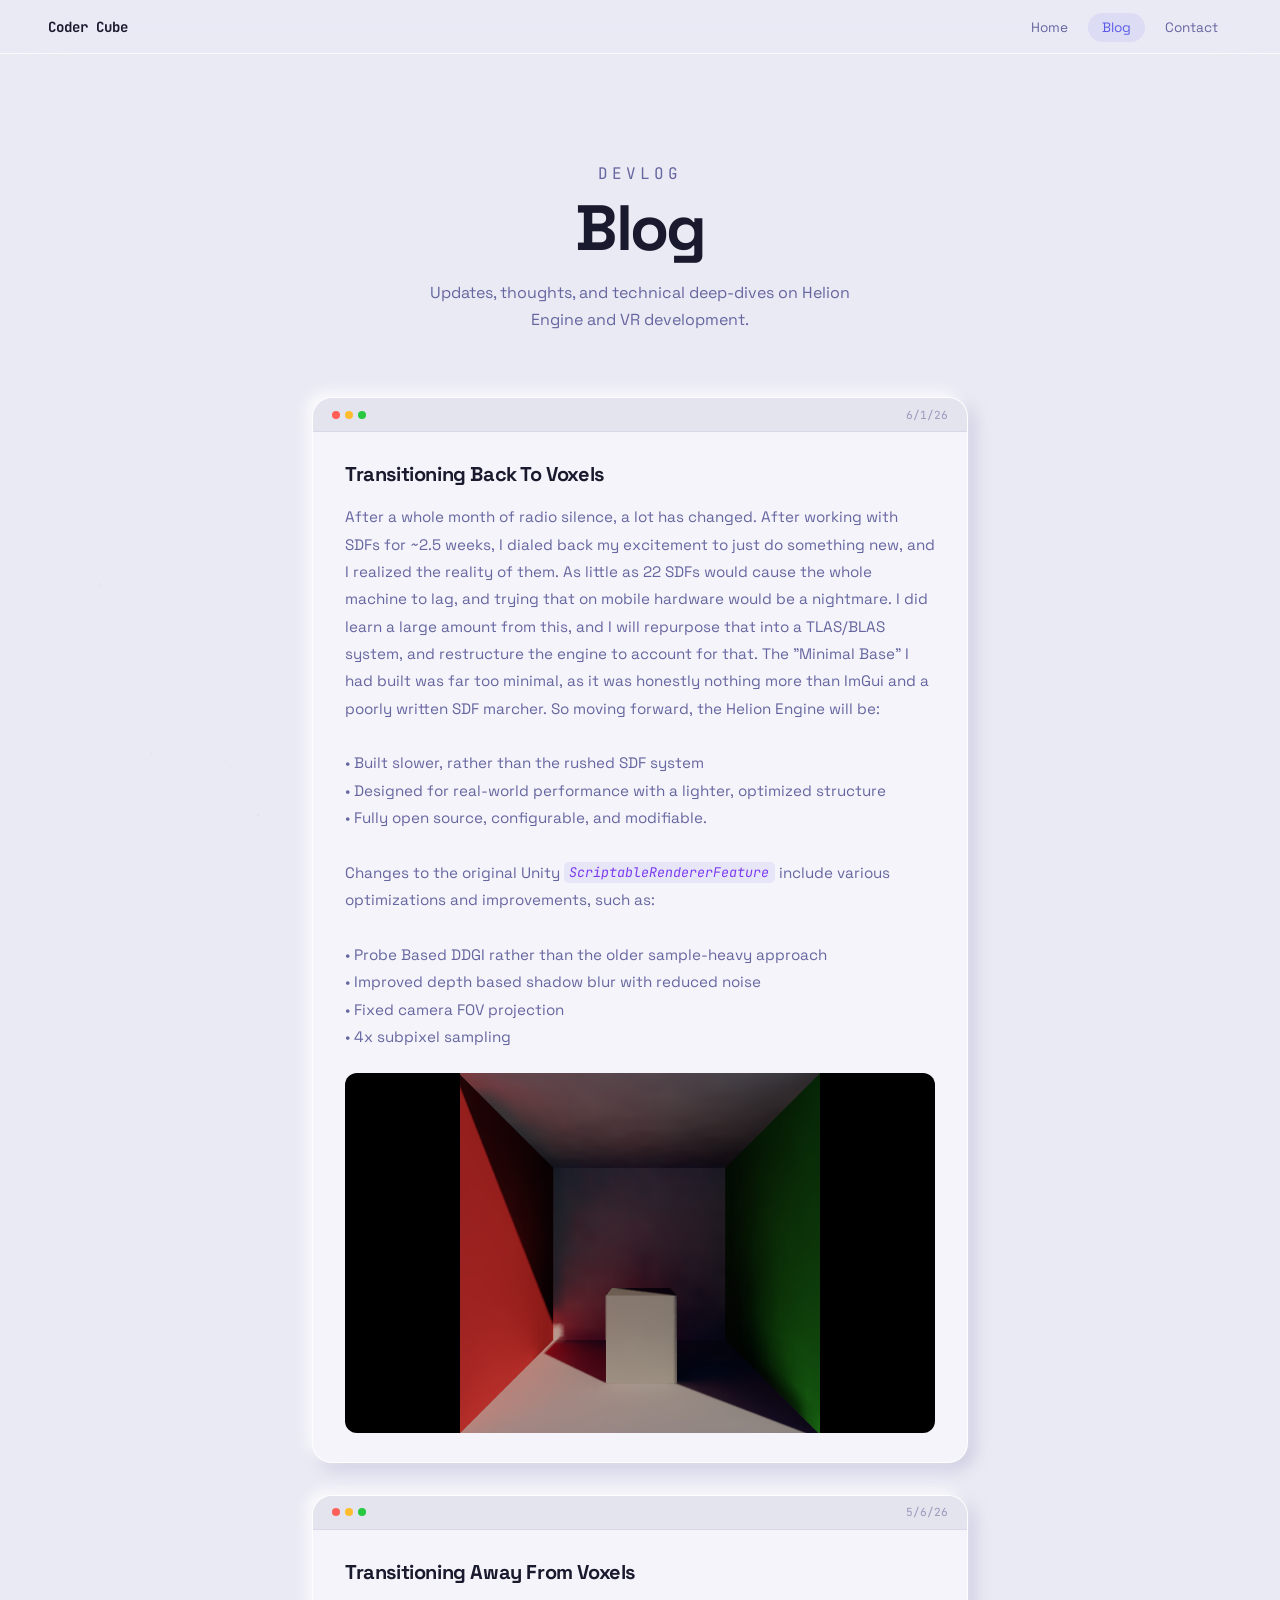
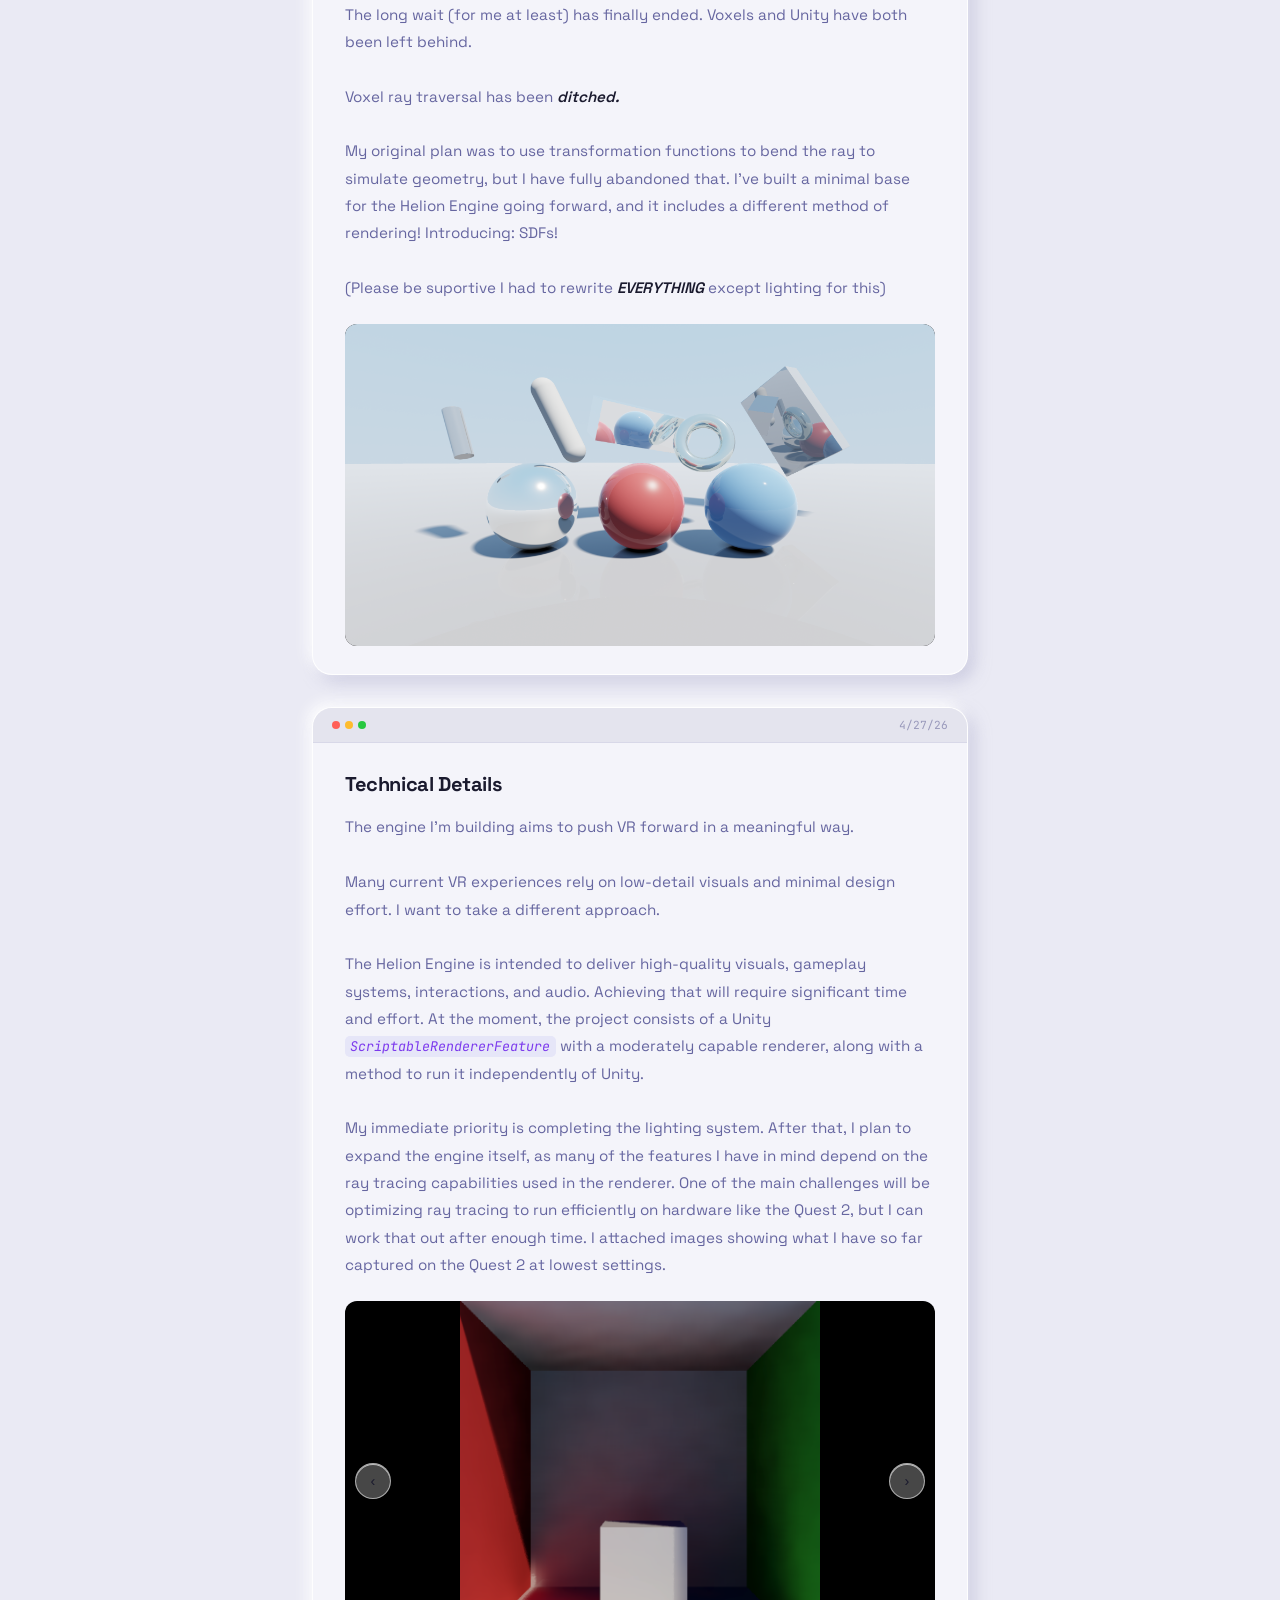
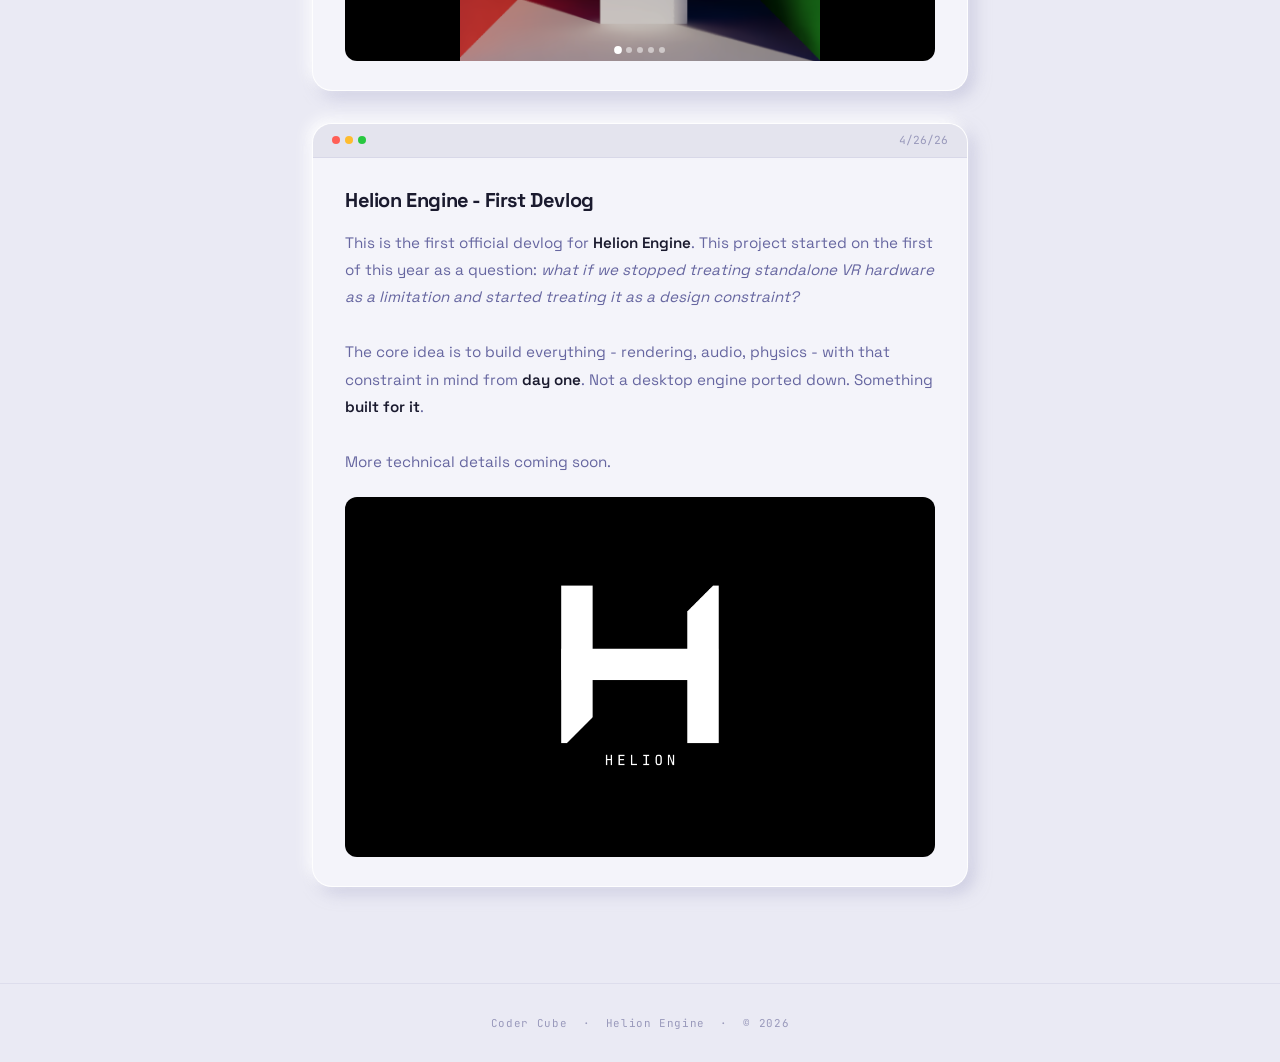
==== commit 973bb850: "Add new blog post" ====
--- a/blog.html
+++ b/blog.html
@@ -195,6 +195,12 @@
     body: "The long wait (for me at least) has finally ended. Voxels and Unity have both been left behind. \n\nVoxel ray traversal has been <b><i>ditched.</i></b>\n\n My original plan was to use transformation functions to bend the ray to simulate geometry, but I have fully abandoned that. I've built a minimal base for the Helion Engine going forward, and it includes a different method of rendering! Introducing: SDFs! \n\n (Please be suportive I had to rewrite <b><i>EVERYTHING</i></b> except lighting for this)",
     images: ["uploads/2-1.png"]
   },
+  {
+    date: "6/1/26",
+    title: "Transitioning Back To Voxels",
+    body: "After a whole month of radio silence, a lot has changed. After working with SDFs for ~2.5 weeks, I dialed back my excitement to just do something new, and I realized the reality of them. As little as 22 SDFs would cause the whole machine to lag, and trying that on mobile hardware would be a nightmare. I did learn a large amount from this, and I will repurpose that into a TLAS/BLAS system, and restructure the engine to account for that. The \"Minimal Base\" I had built was far too minimal, as it was honestly nothing more than ImGui and a poorly written SDF marcher. So moving forward, the Helion Engine will be: \n\n\t\t • Built slower, rather than the rushed SDF system \n\t\t • Designed for real-world performance with a lighter, optimized structure \n\t\t • Fully open source, configurable, and modifiable. \n\n Changes to the original Unity <m>ScriptableRendererFeature</m> include various optimizations and improvements, such as: \n\n\t\t • Probe Based DDGI rather than the older sample-heavy approach \n\t\t • Improved depth based shadow blur with reduced noise \n\t\t • Fixed camera FOV projection \n\t\t • 4x subpixel sampling",
+    images: ["uploads/3-1.png"]
+  },
 ];
 
 const MONTHS = ['January','February','March','April','May','June','July','August','September','October','November','December'];
--- a/site.css
+++ b/site.css
@@ -402,7 +402,7 @@
     -webkit-backdrop-filter: blur(28px) saturate(180%);
     border-bottom: 1px solid var(--nav-border);
     padding: 0.8rem;
-    gap: 0.9rem;
+    gap: 1.1rem;
     align-items: flex-end;
   }
   nav.mobile-open .nav-links a {
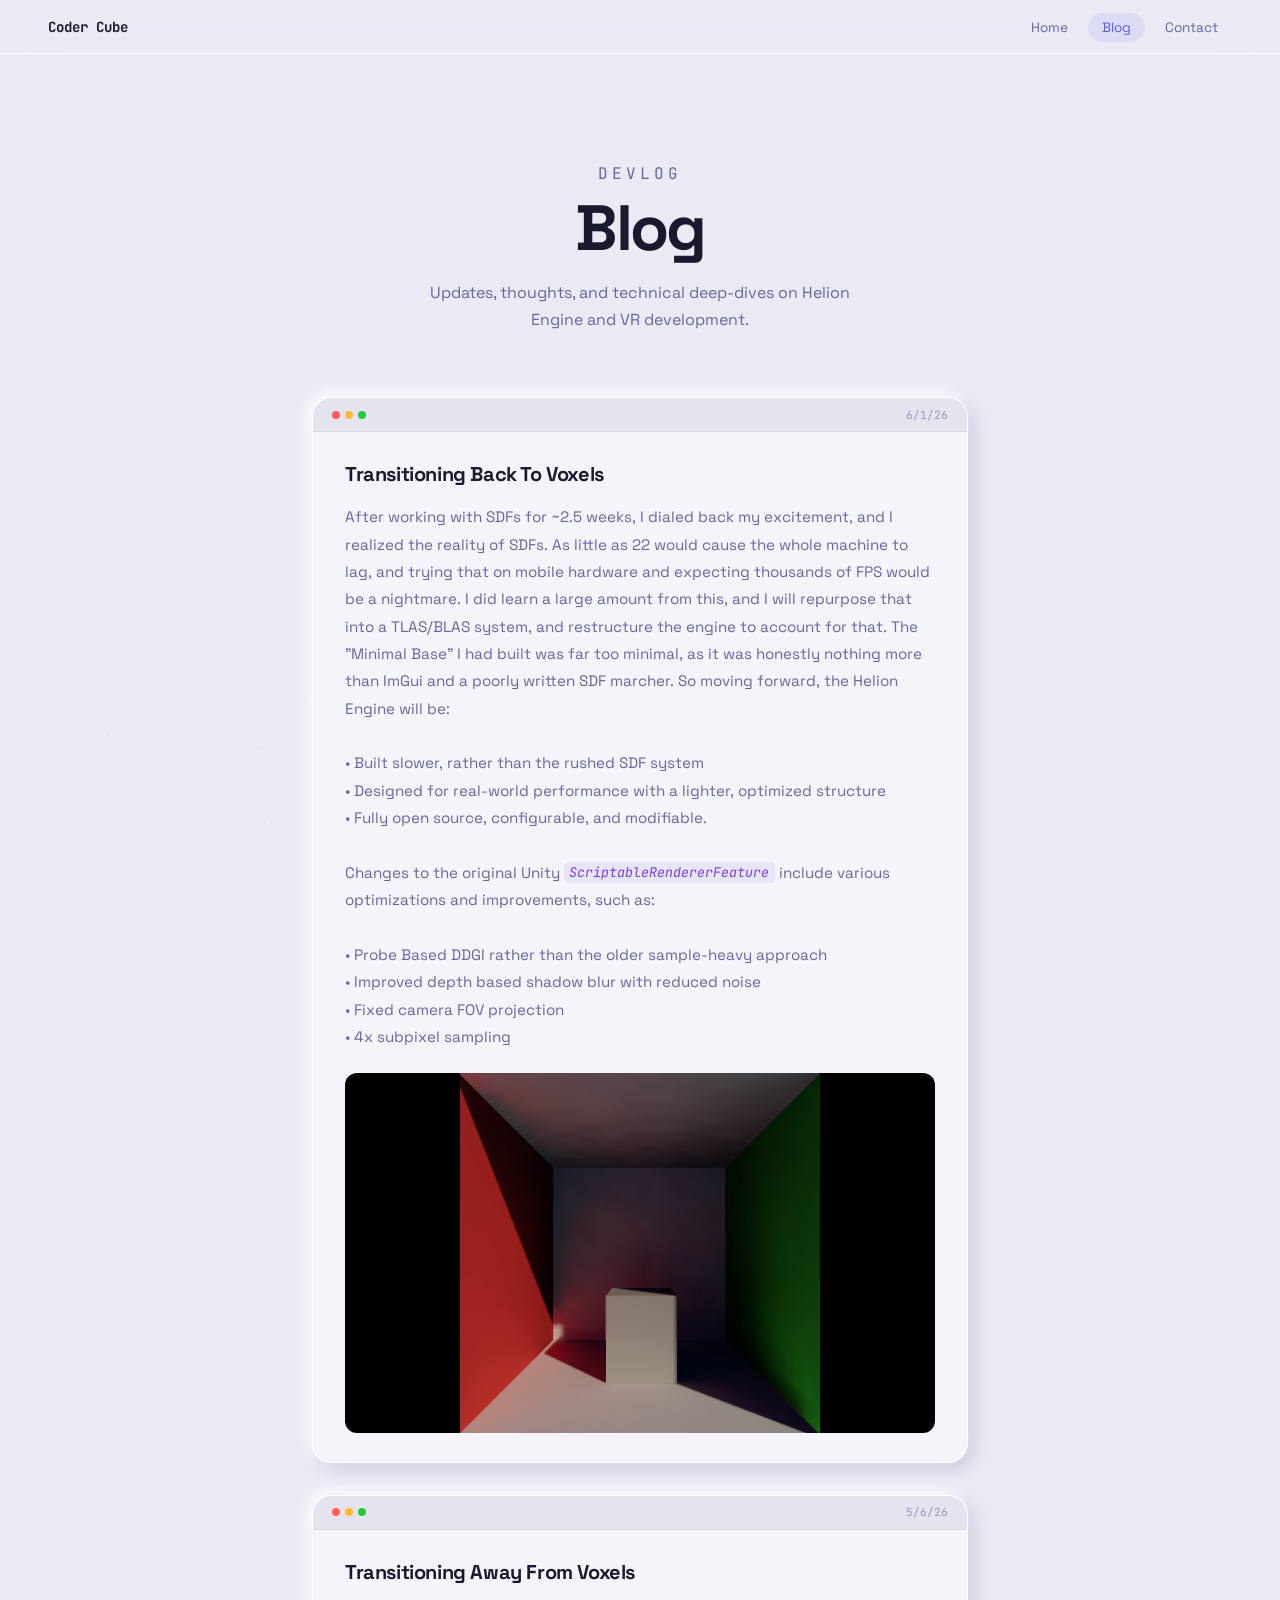
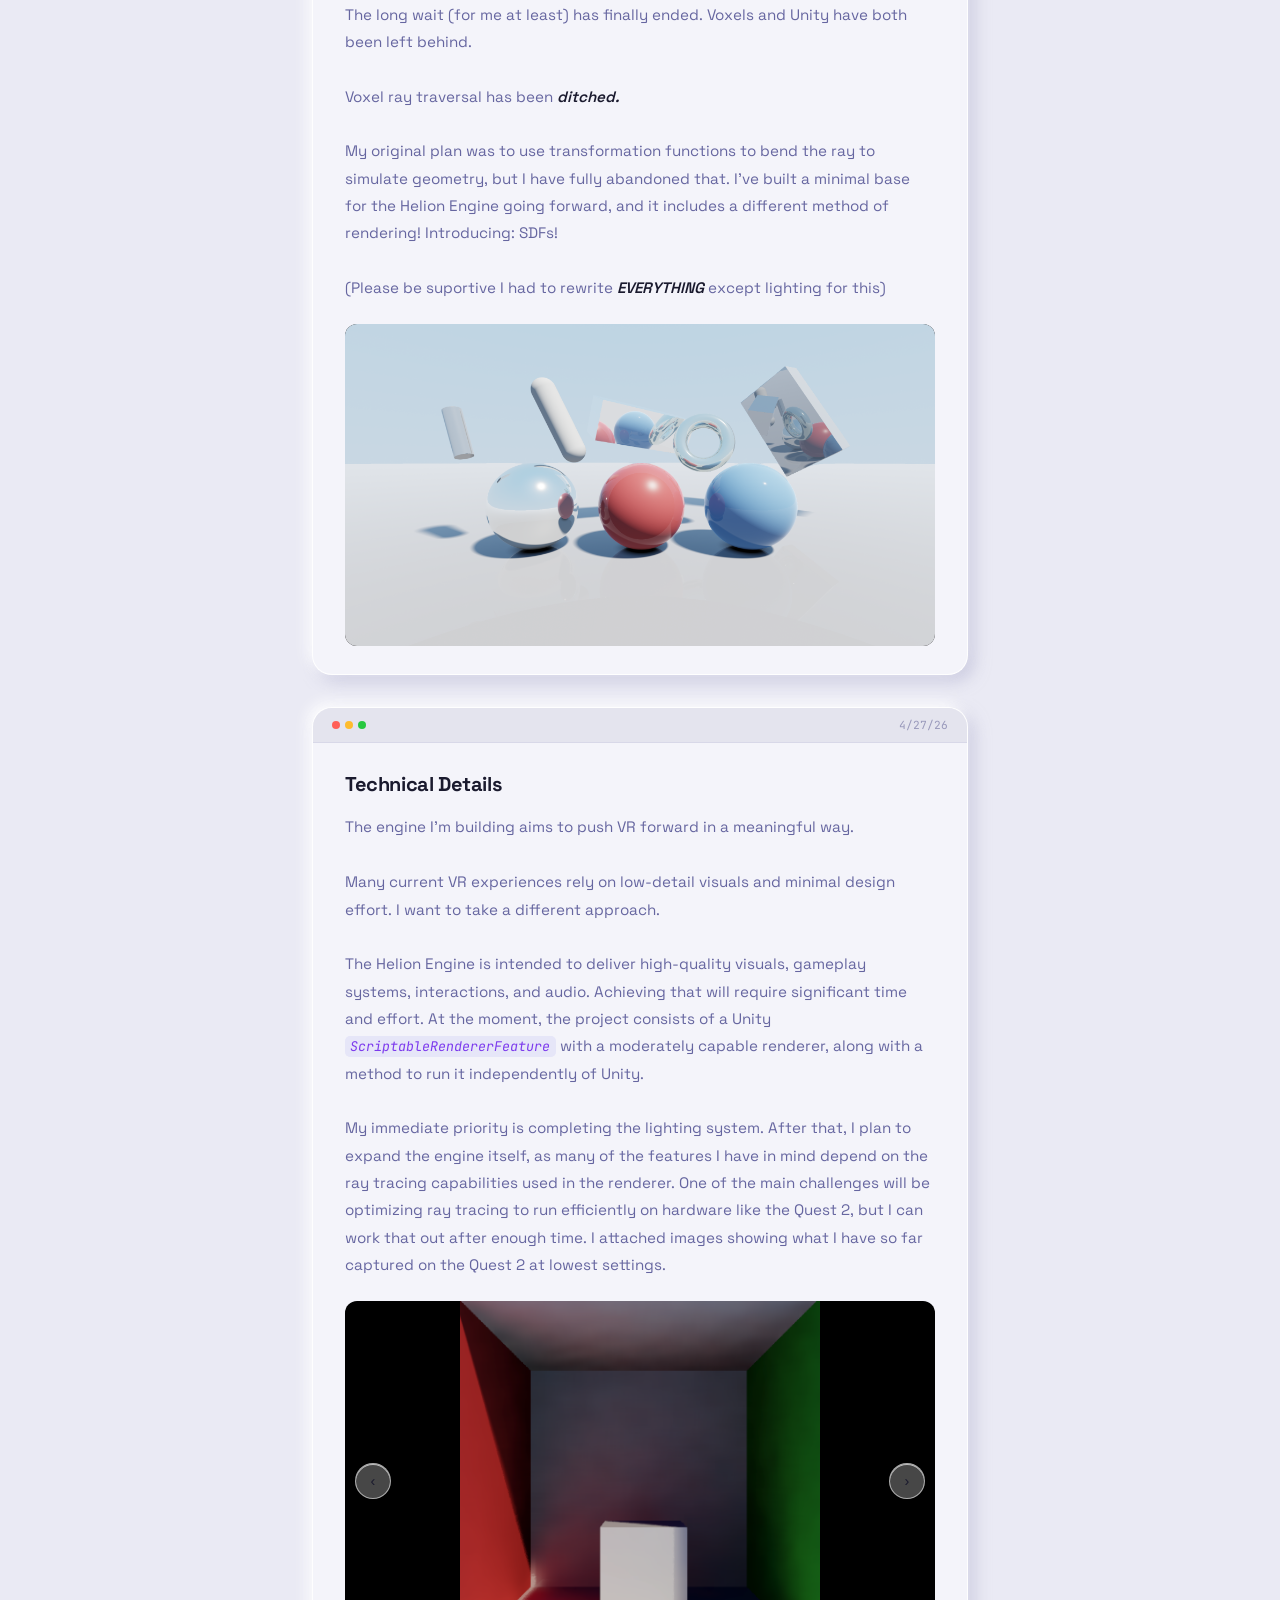
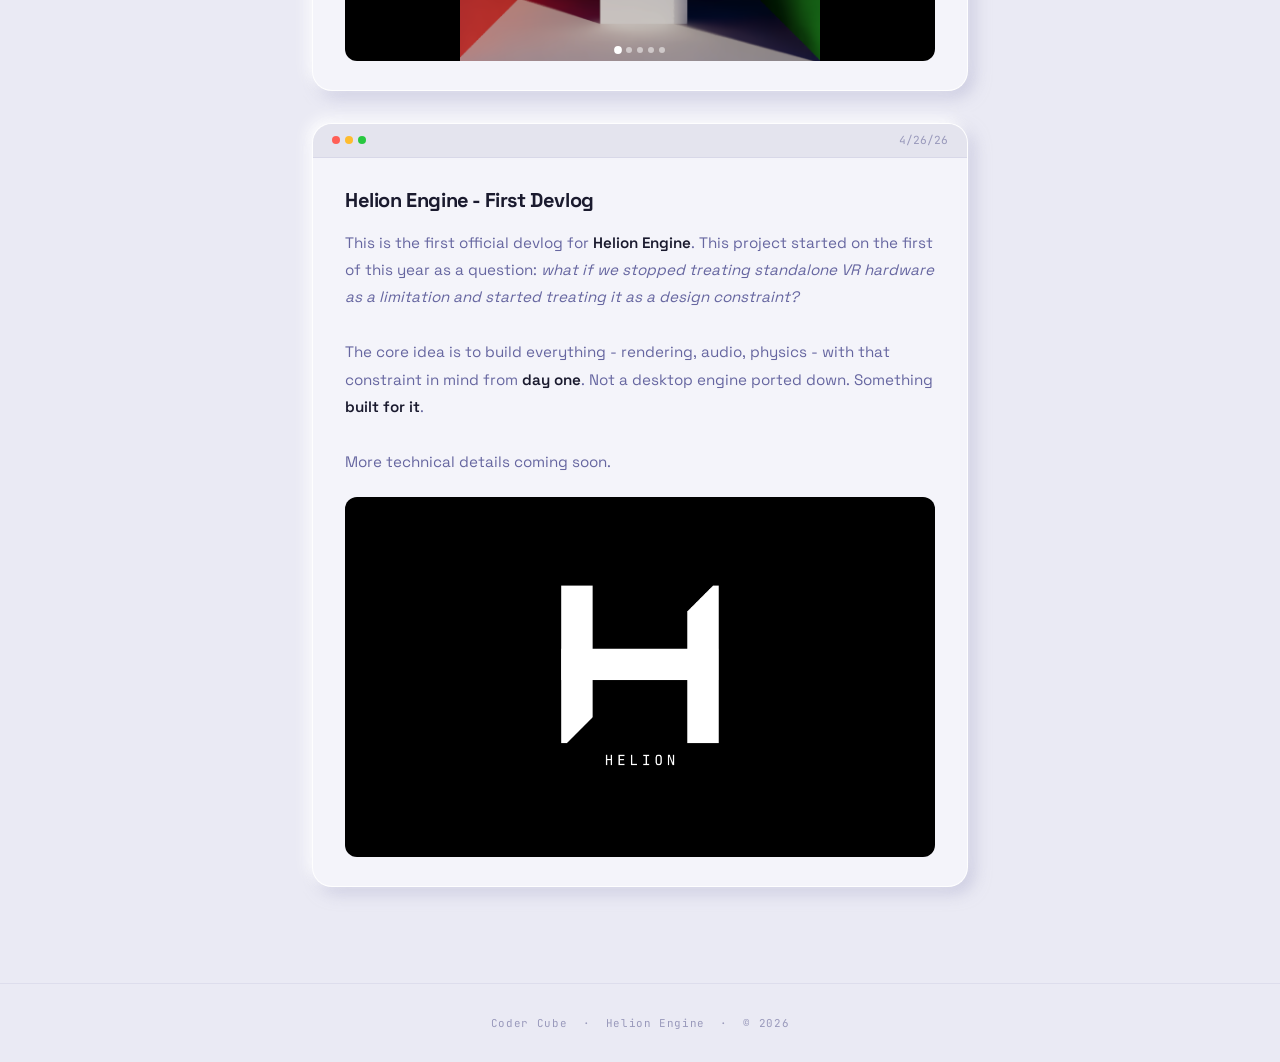
==== commit c79f3999: "Edit new blog post" ====
--- a/blog.html
+++ b/blog.html
@@ -198,7 +198,7 @@
   {
     date: "6/1/26",
     title: "Transitioning Back To Voxels",
-    body: "After a whole month of radio silence, a lot has changed. After working with SDFs for ~2.5 weeks, I dialed back my excitement to just do something new, and I realized the reality of them. As little as 22 SDFs would cause the whole machine to lag, and trying that on mobile hardware would be a nightmare. I did learn a large amount from this, and I will repurpose that into a TLAS/BLAS system, and restructure the engine to account for that. The \"Minimal Base\" I had built was far too minimal, as it was honestly nothing more than ImGui and a poorly written SDF marcher. So moving forward, the Helion Engine will be: \n\n\t\t • Built slower, rather than the rushed SDF system \n\t\t • Designed for real-world performance with a lighter, optimized structure \n\t\t • Fully open source, configurable, and modifiable. \n\n Changes to the original Unity <m>ScriptableRendererFeature</m> include various optimizations and improvements, such as: \n\n\t\t • Probe Based DDGI rather than the older sample-heavy approach \n\t\t • Improved depth based shadow blur with reduced noise \n\t\t • Fixed camera FOV projection \n\t\t • 4x subpixel sampling",
+    body: "After working with SDFs for ~2.5 weeks, I dialed back my excitement, and I realized the reality of SDFs. As little as 22 would cause the whole machine to lag, and trying that on mobile hardware and expecting thousands of FPS would be a nightmare. I did learn a large amount from this, and I will repurpose that into a TLAS/BLAS system, and restructure the engine to account for that. The \"Minimal Base\" I had built was far too minimal, as it was honestly nothing more than ImGui and a poorly written SDF marcher. So moving forward, the Helion Engine will be: \n\n\t\t • Built slower, rather than the rushed SDF system \n\t\t • Designed for real-world performance with a lighter, optimized structure \n\t\t • Fully open source, configurable, and modifiable. \n\n Changes to the original Unity <m>ScriptableRendererFeature</m> include various optimizations and improvements, such as: \n\n\t\t • Probe Based DDGI rather than the older sample-heavy approach \n\t\t • Improved depth based shadow blur with reduced noise \n\t\t • Fixed camera FOV projection \n\t\t • 4x subpixel sampling",
     images: ["uploads/3-1.png"]
   },
 ];
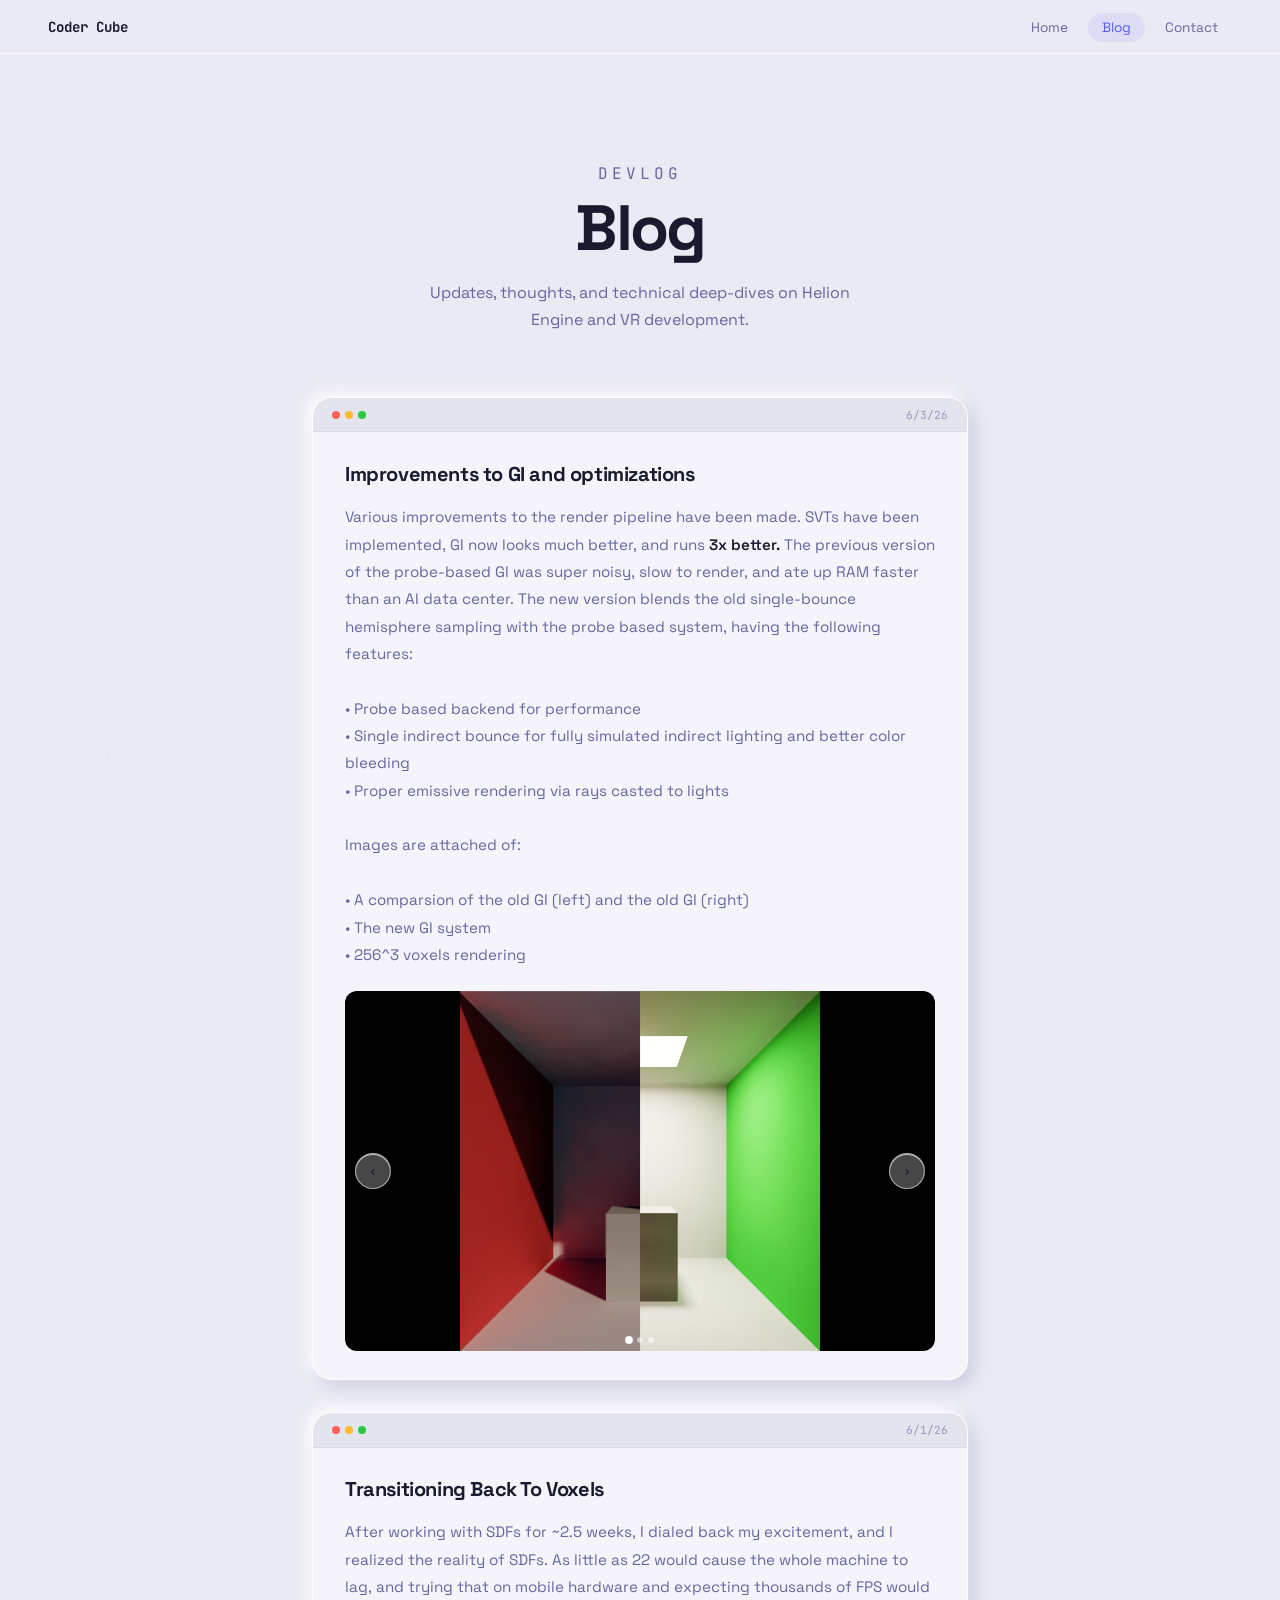
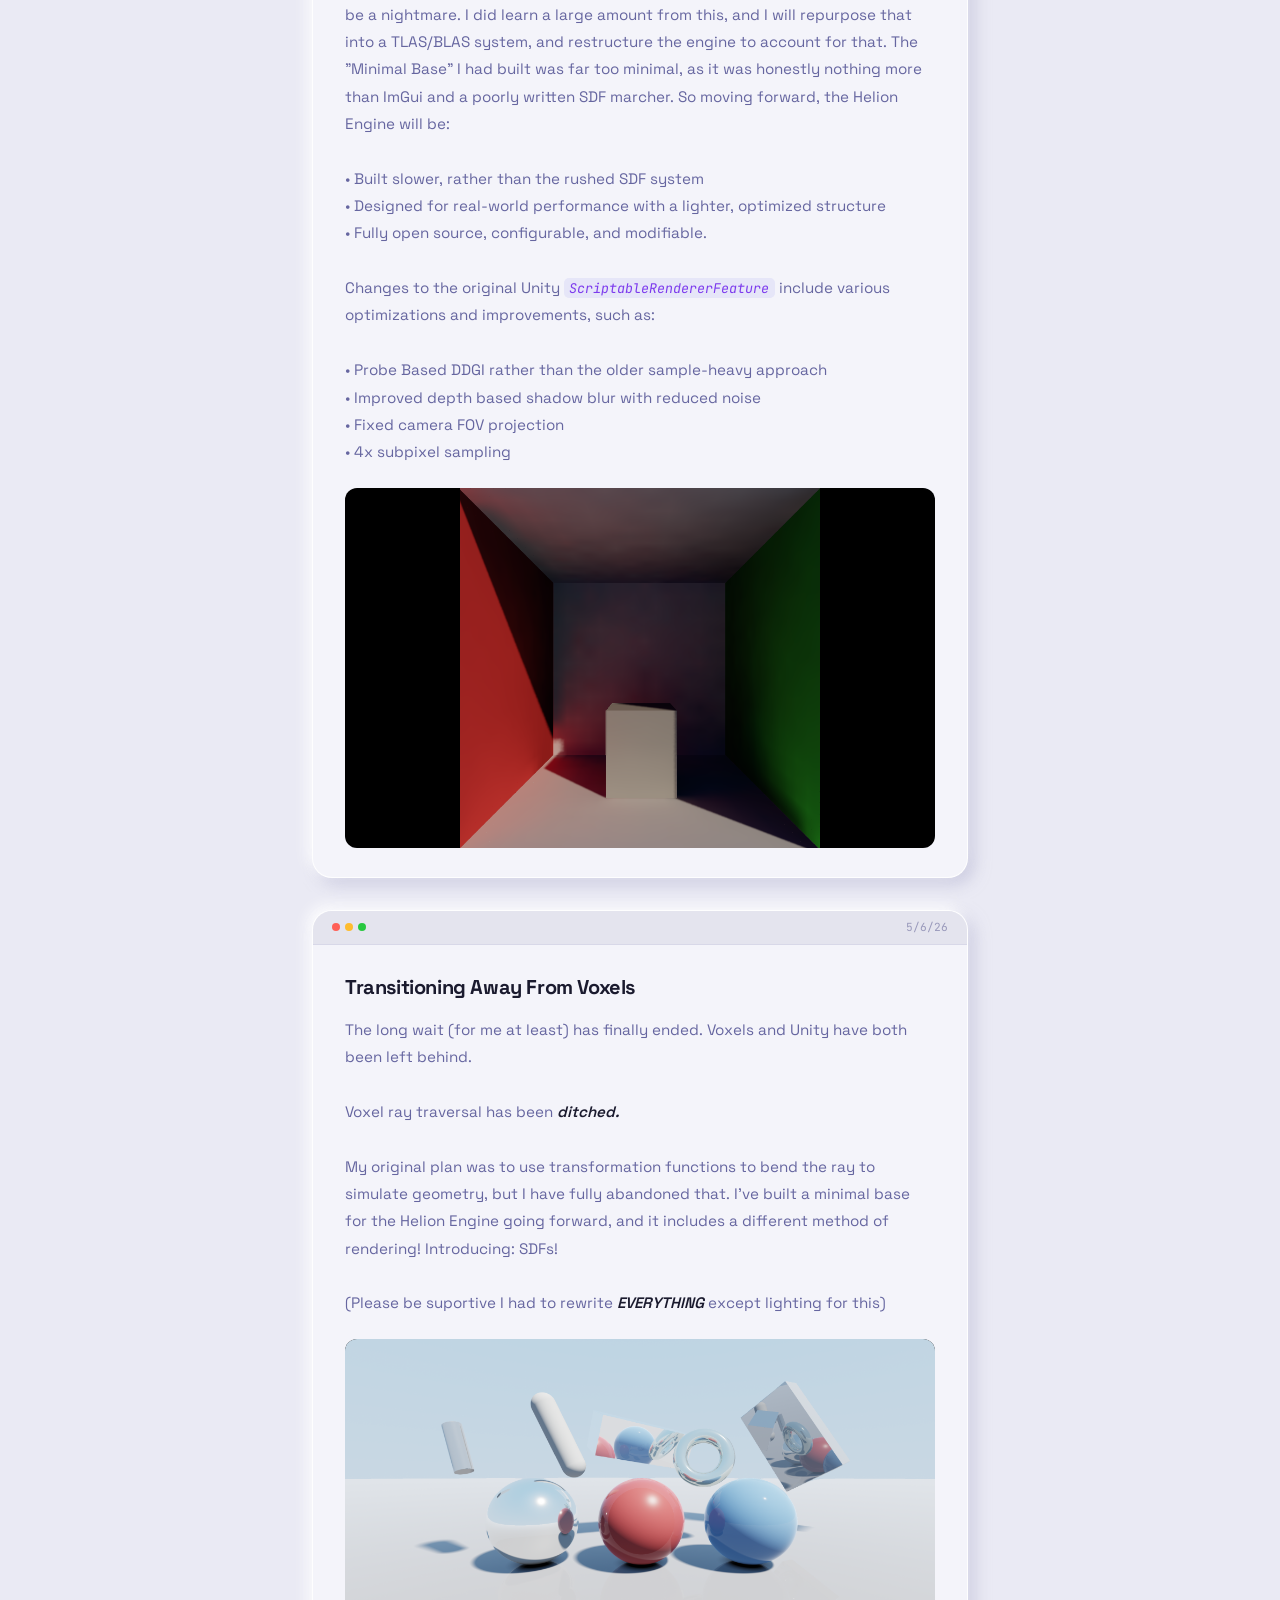
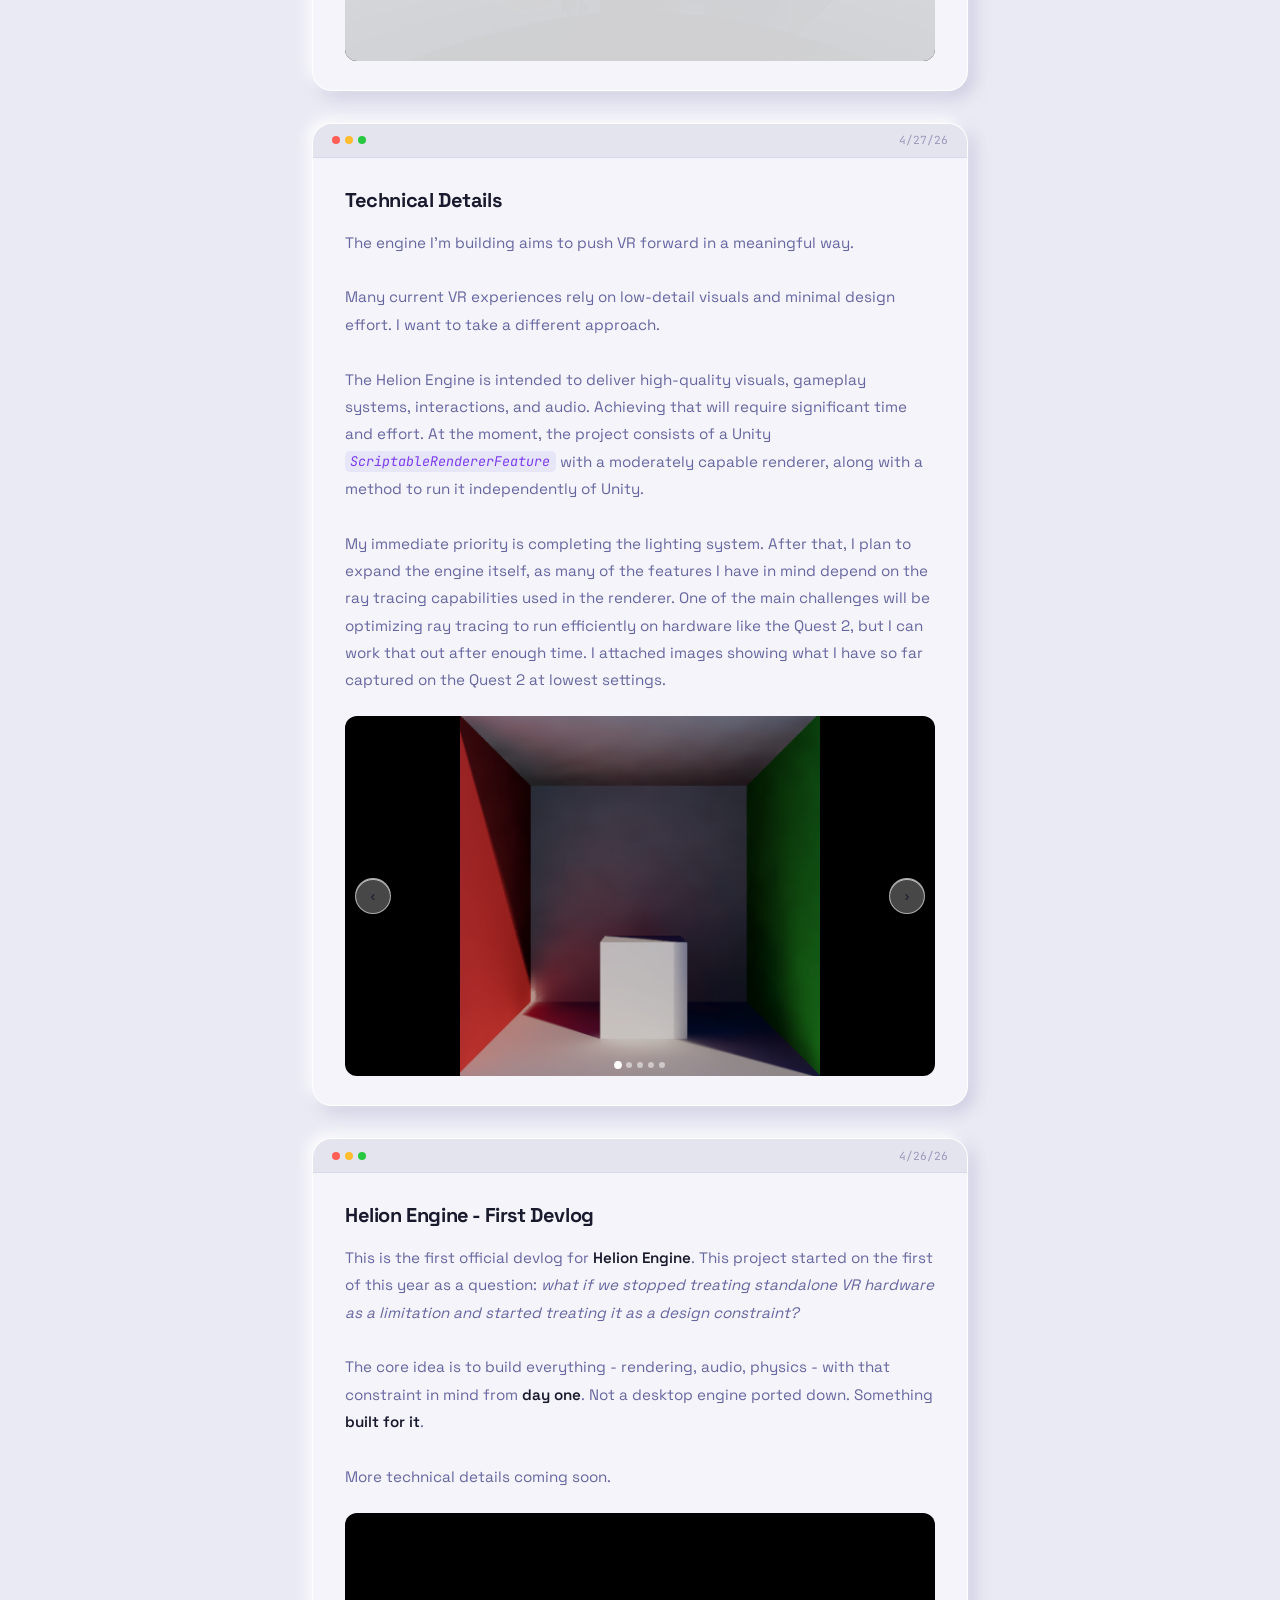
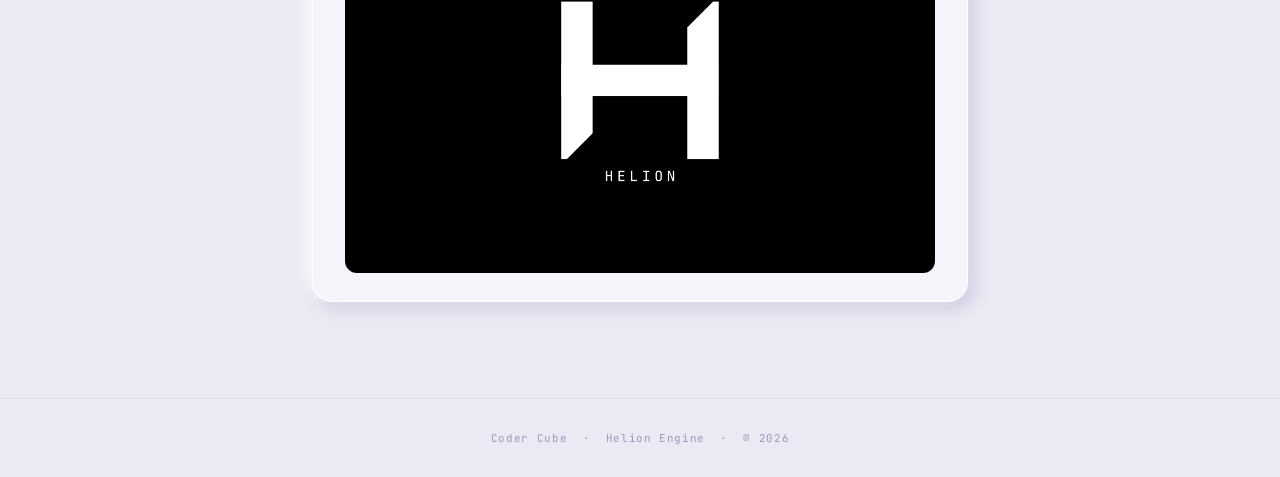
==== commit dc7c3368: "Add new blog post" ====
--- a/blog.html
+++ b/blog.html
@@ -201,6 +201,12 @@
     body: "After working with SDFs for ~2.5 weeks, I dialed back my excitement, and I realized the reality of SDFs. As little as 22 would cause the whole machine to lag, and trying that on mobile hardware and expecting thousands of FPS would be a nightmare. I did learn a large amount from this, and I will repurpose that into a TLAS/BLAS system, and restructure the engine to account for that. The \"Minimal Base\" I had built was far too minimal, as it was honestly nothing more than ImGui and a poorly written SDF marcher. So moving forward, the Helion Engine will be: \n\n\t\t • Built slower, rather than the rushed SDF system \n\t\t • Designed for real-world performance with a lighter, optimized structure \n\t\t • Fully open source, configurable, and modifiable. \n\n Changes to the original Unity <m>ScriptableRendererFeature</m> include various optimizations and improvements, such as: \n\n\t\t • Probe Based DDGI rather than the older sample-heavy approach \n\t\t • Improved depth based shadow blur with reduced noise \n\t\t • Fixed camera FOV projection \n\t\t • 4x subpixel sampling",
     images: ["uploads/3-1.png"]
   },
+  {
+    date: "6/3/26",
+    title: "Improvements to GI and optimizations",
+    body: "Various improvements to the render pipeline have been made. SVTs have been implemented, GI now looks much better, and runs <b>3x better.</b> The previous version of the probe-based GI was super noisy, slow to render, and ate up RAM faster than an AI data center. The new version blends the old single-bounce hemisphere sampling with the probe based system, having the following features: \n\n\t\t • Probe based backend for performance \n\t\t • Single indirect bounce for fully simulated indirect lighting and better color bleeding \n\t\t • Proper emissive rendering via rays casted to lights \n\n Images are attached of: \n\n\t\t • A comparsion of the old GI (left) and the old GI (right) \n\t\t • The new GI system \n\t\t • 256^3 voxels rendering",
+    images: ["uploads/4-1.png", "uploads/4-2.png", "uploads/4-3.png"]
+  },
 ];
 
 const MONTHS = ['January','February','March','April','May','June','July','August','September','October','November','December'];
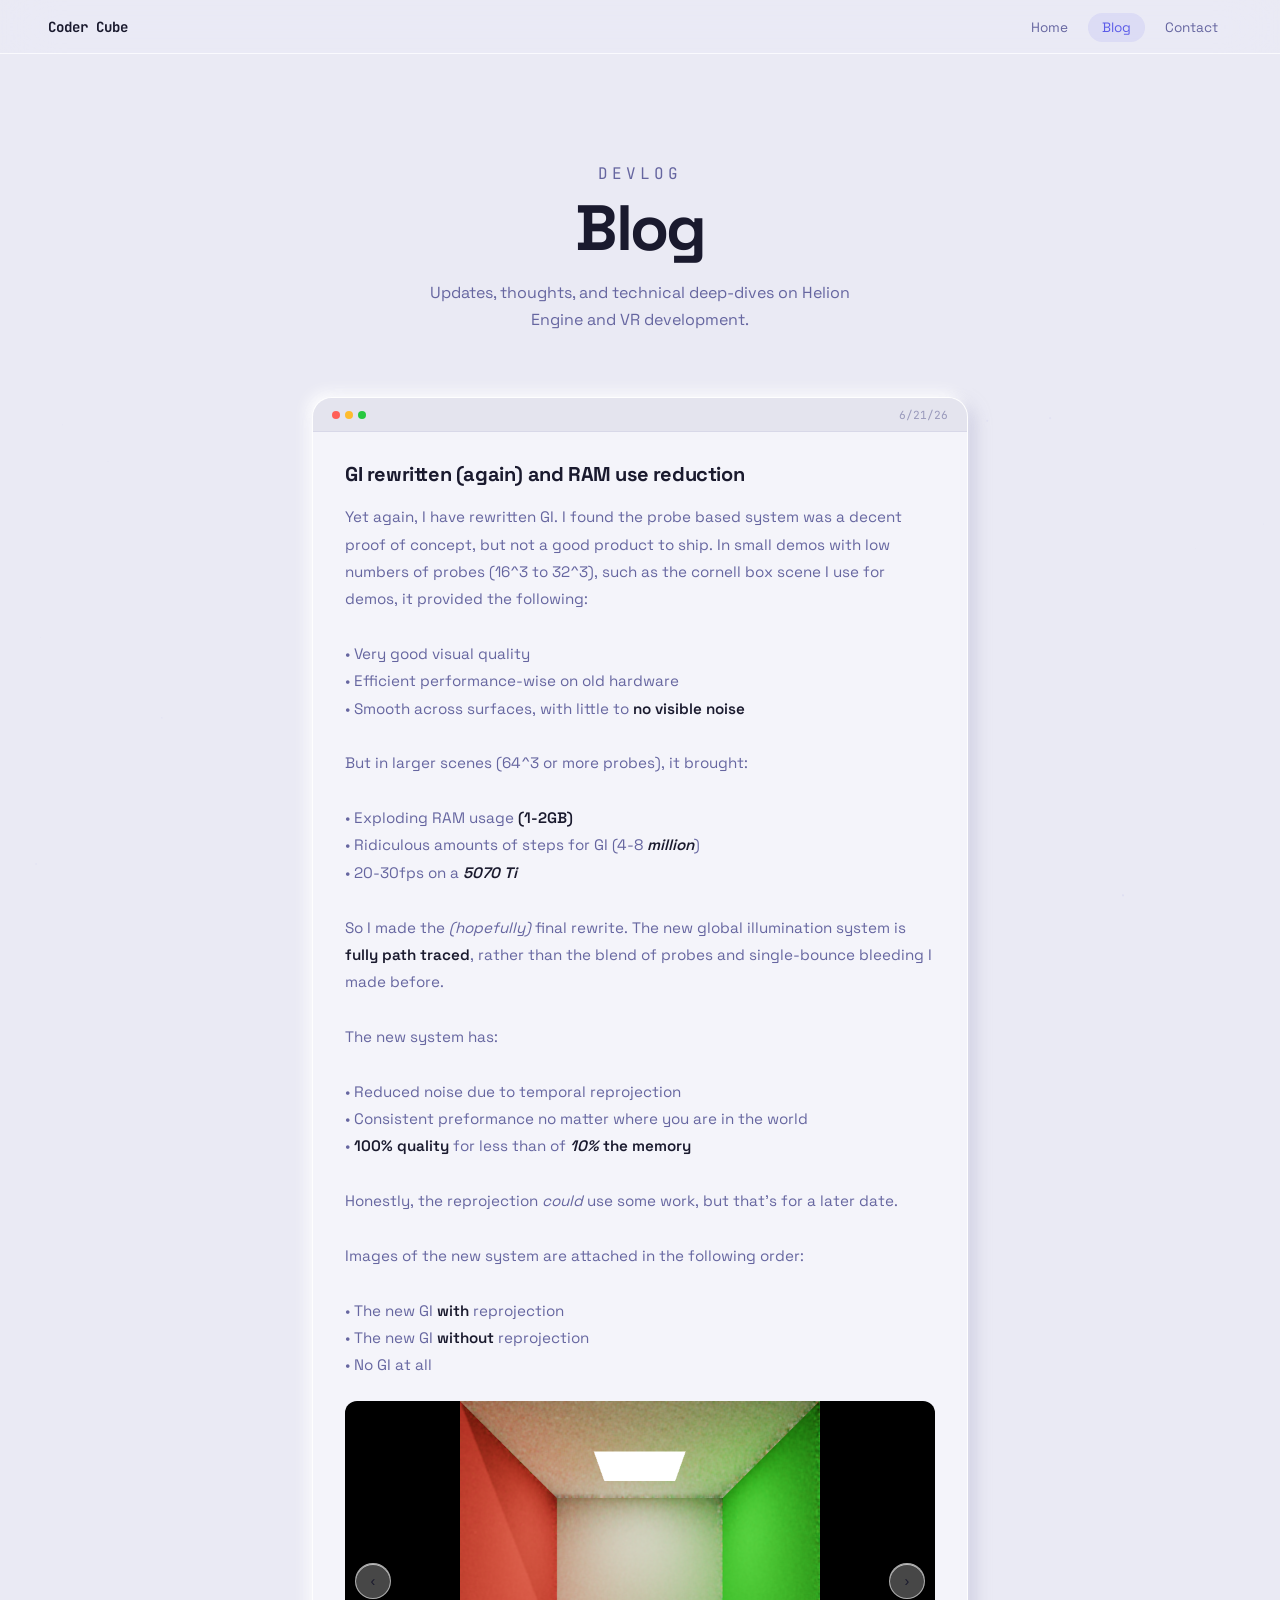
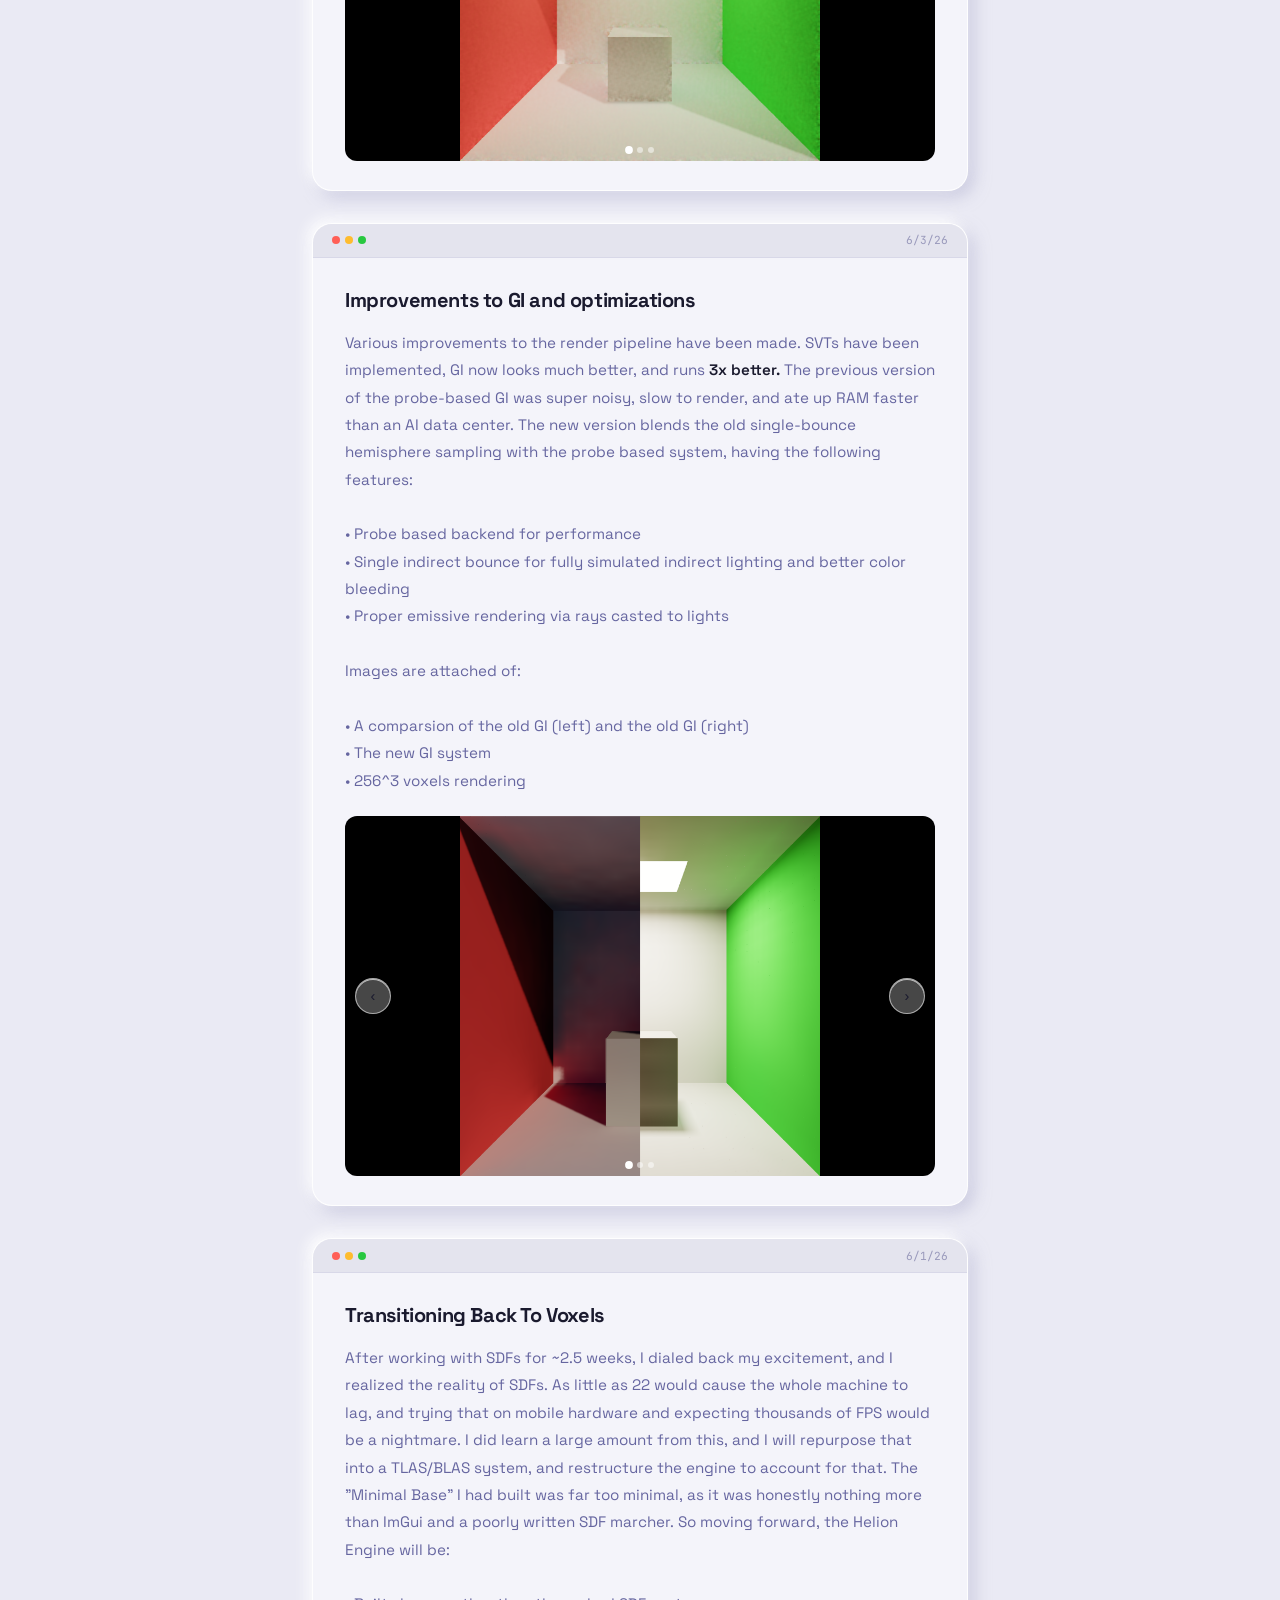
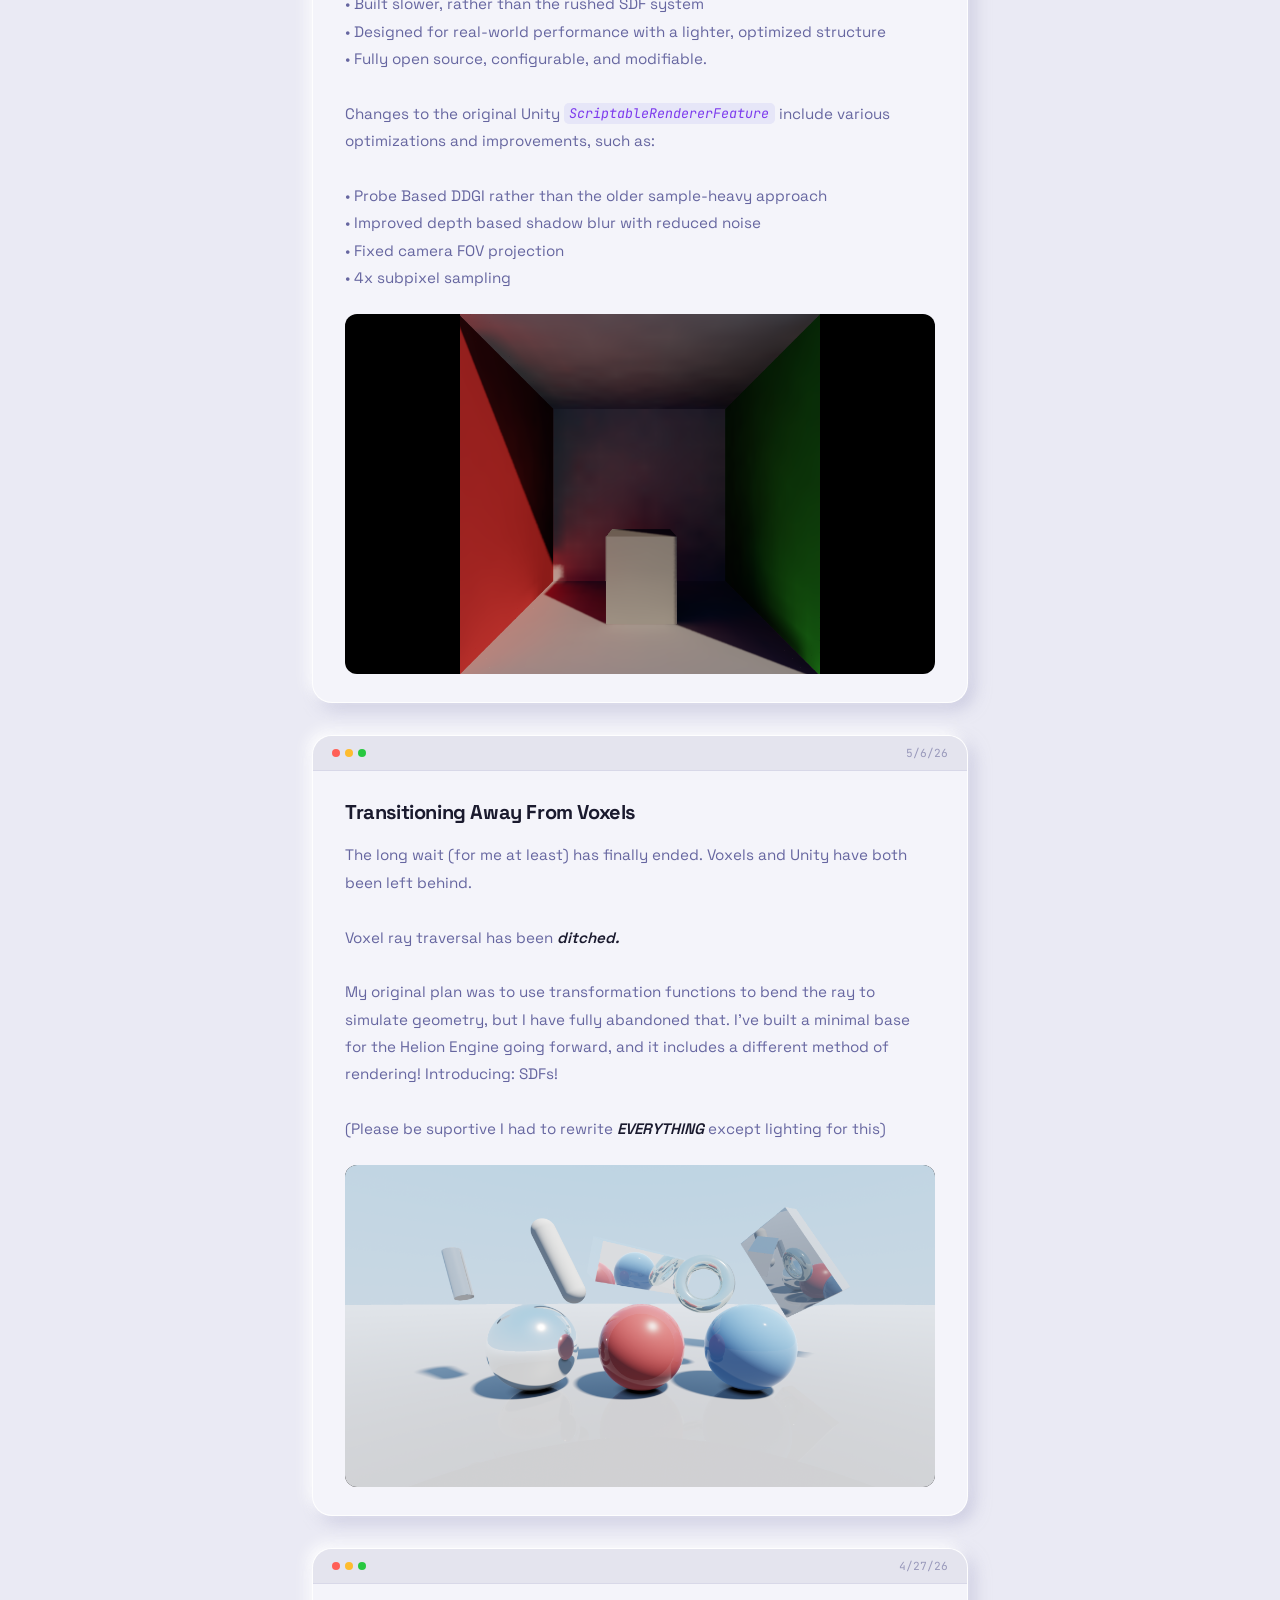
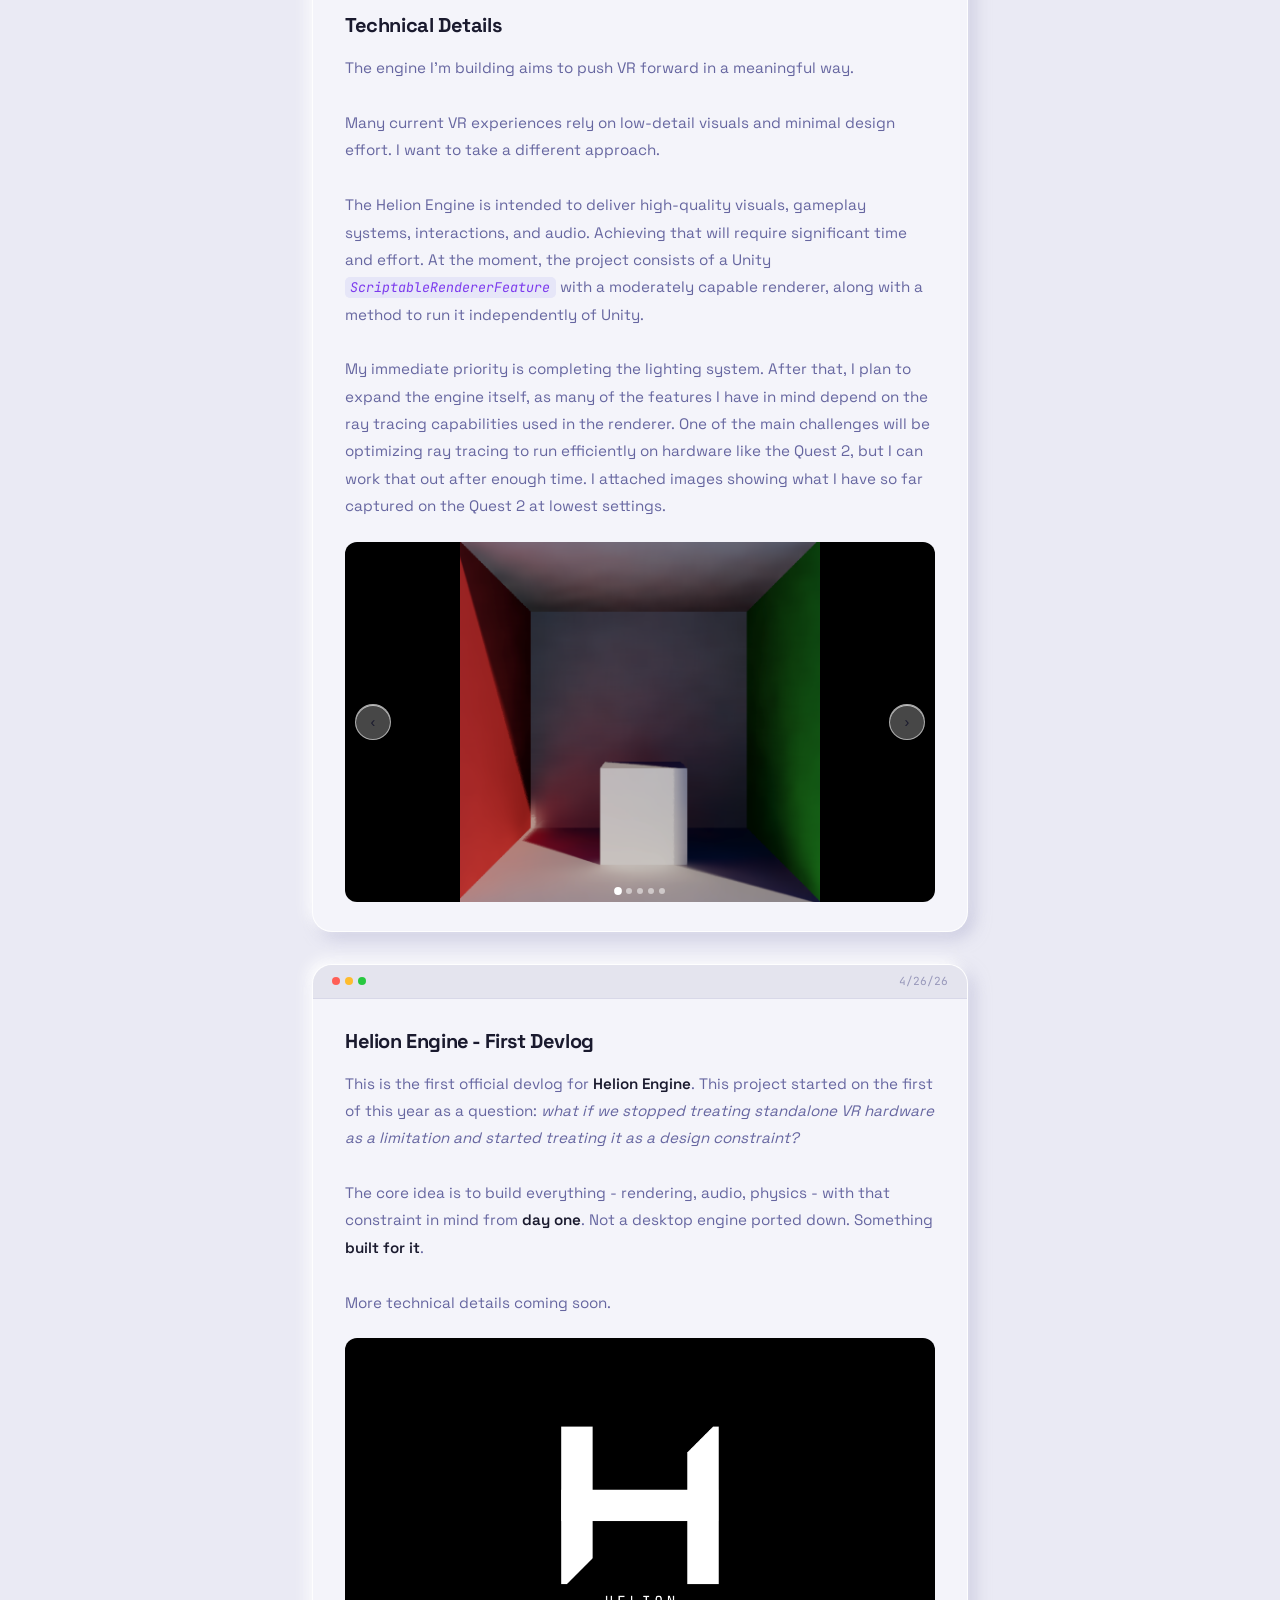
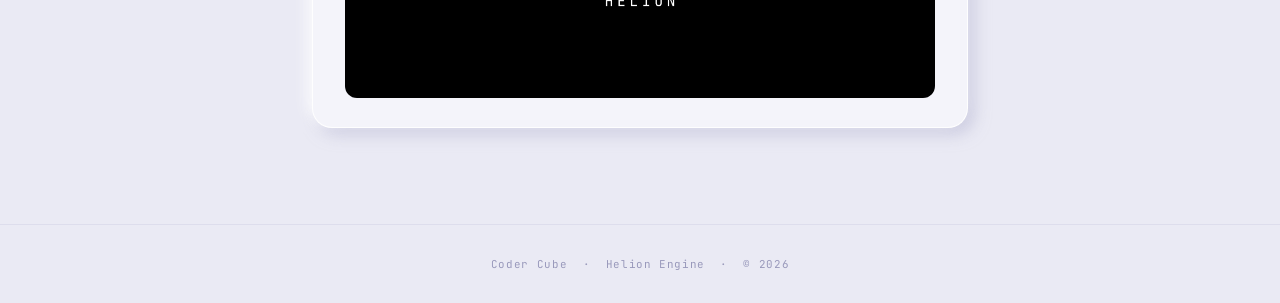
==== commit 435389b2: "Add new blog post" ====
--- a/blog.html
+++ b/blog.html
@@ -207,6 +207,12 @@
     body: "Various improvements to the render pipeline have been made. SVTs have been implemented, GI now looks much better, and runs <b>3x better.</b> The previous version of the probe-based GI was super noisy, slow to render, and ate up RAM faster than an AI data center. The new version blends the old single-bounce hemisphere sampling with the probe based system, having the following features: \n\n\t\t • Probe based backend for performance \n\t\t • Single indirect bounce for fully simulated indirect lighting and better color bleeding \n\t\t • Proper emissive rendering via rays casted to lights \n\n Images are attached of: \n\n\t\t • A comparsion of the old GI (left) and the old GI (right) \n\t\t • The new GI system \n\t\t • 256^3 voxels rendering",
     images: ["uploads/4-1.png", "uploads/4-2.png", "uploads/4-3.png"]
   },
+  {
+    date: "6/21/26",
+    title: "GI rewritten (again) and RAM  use reduction",
+    body: "Yet again, I have rewritten GI. I found the probe based system was a decent proof of concept, but not a good product to ship. In small demos with low numbers of probes (16^3 to 32^3), such as the cornell box scene I use for demos, it provided the following: \n\n\t\t • Very good visual quality \n\t\t • Efficient performance-wise on old hardware \n\t\t • Smooth across surfaces, with little to <b>no visible noise</b> \n\n But in larger scenes (64^3 or more probes), it brought: \n\n\t\t • Exploding RAM usage <b>(1-2GB)</b> \n\t\t • Ridiculous amounts of steps for GI (4-8 <i><b>million</b></i>) \n\t\t • 20-30fps on a <i><b>5070 Ti</b></i> \n\n So I made the <i>(hopefully)</i> final rewrite. The new global illumination system is <b>fully path traced</b>, rather than the blend of probes and single-bounce bleeding I made before. \n\n The new system has: \n\n\t\t • Reduced noise due to temporal reprojection \n\t\t • Consistent preformance no matter where you are in the world \n\t\t • <b>100% quality</b> for less than of <b><i>10%</i> the memory</b> \n\n Honestly, the reprojection <i>could</i> use some work, but that's for a later date. \n\n Images of the new system are attached in the following order: \n\n\t\t • The new GI <b>with</b> reprojection \n\t\t • The new GI <b>without</b> reprojection \n\t\t • No GI at all",
+    images: ["uploads/5-1.png", "uploads/5-2.png", "uploads/5-3.png"]
+  },
 ];
 
 const MONTHS = ['January','February','March','April','May','June','July','August','September','October','November','December'];
